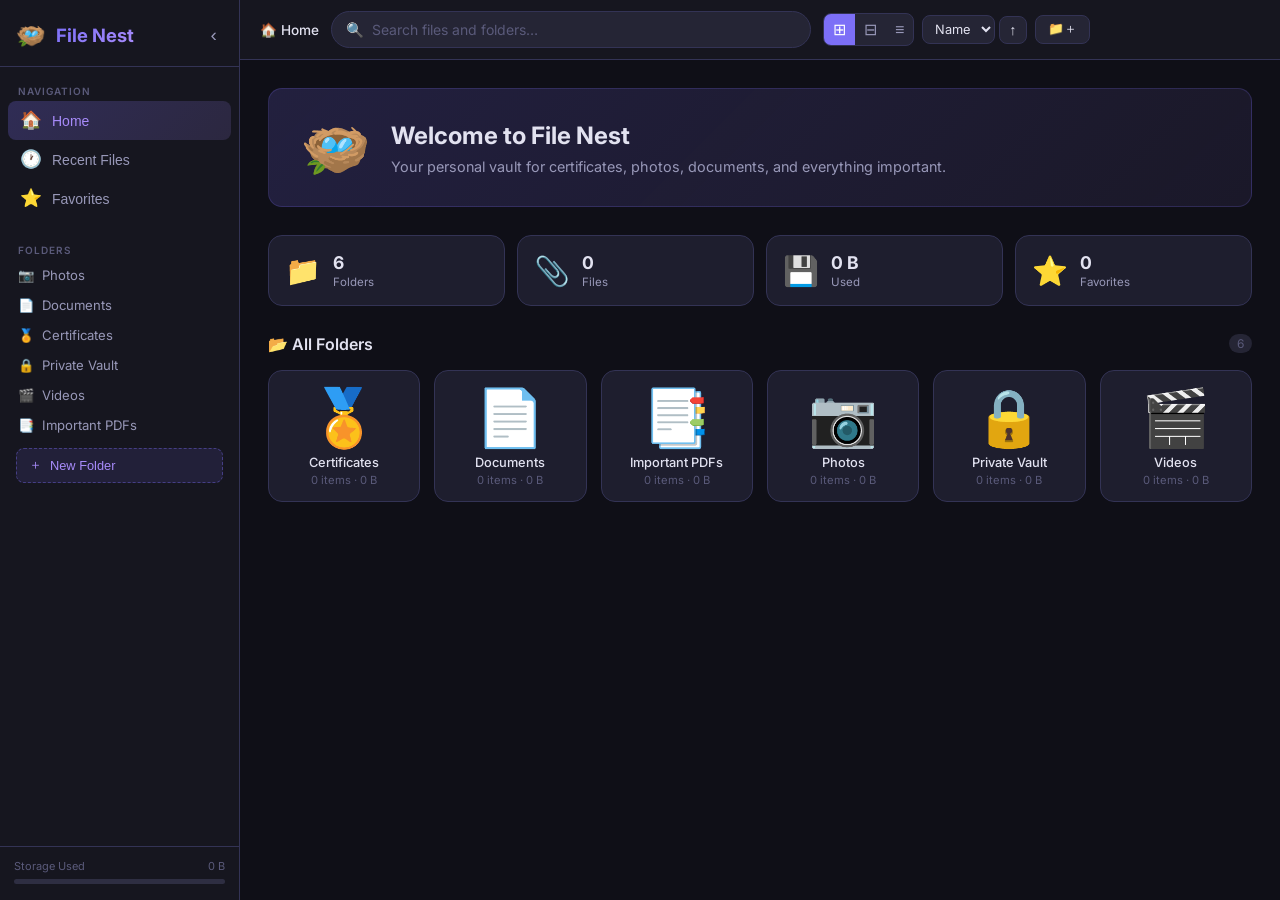
==== index.html @ 2c975f87 "Update index.html" ====
<!DOCTYPE html>
<html lang="en">

<head>
  <meta charset="UTF-8" />
  <meta name="viewport" content="width=device-width, initial-scale=1.0" />
  <title>File Nest – Personal Vault</title>
  <meta name="description"
    content="Your personal vault for certificates, photos, and important documents – all in one place." />
  <link rel="manifest" href="manifest.json" />
  <meta name="theme-color" content="#6c63ff" />
  <link rel="icon" href="icons/icon-192.png" />
  <link rel="preconnect" href="https://fonts.googleapis.com" />
  <link rel="preconnect" href="https://fonts.gstatic.com" crossorigin />
  <link href="https://fonts.googleapis.com/css2?family=Inter:wght@300;400;500;600;700&display=swap" rel="stylesheet" />
  <link rel="stylesheet" href="styles.css" />
</head>

<body>

  <!-- ════════════════════ SIDEBAR ════════════════════ -->
  <aside class="sidebar" id="sidebar">
    <div class="sidebar-header">
      <div class="logo">
        <span class="logo-icon">🪺</span>
        <span class="logo-text">File Nest</span>
      </div>
      <button class="sidebar-toggle" id="sidebarToggle" title="Collapse sidebar" onclick="toggleSidebar()">‹</button>
    </div>

    <nav class="sidebar-nav">
      <div class="nav-section-label">NAVIGATION</div>

      <button class="nav-btn active" id="navHome" onclick="navigateTo('home')">
        <span class="nav-icon">🏠</span><span class="nav-label">Home</span>
      </button>
      <button class="nav-btn" id="navRecent" onclick="navigateTo('recent')">
        <span class="nav-icon">🕐</span><span class="nav-label">Recent Files</span>
      </button>
      <button class="nav-btn" id="navFavorites" onclick="navigateTo('favorites')">
        <span class="nav-icon">⭐</span><span class="nav-label">Favorites</span>
      </button>

      <div class="nav-section-label" style="margin-top:20px">FOLDERS</div>
      <div id="sidebarFolderList"></div>

      <button class="new-folder-btn" onclick="openCreateFolderModal()">
        <span>＋</span> New Folder
      </button>
    </nav>

    <div class="sidebar-footer">
      <div class="storage-bar-label">
        <span>Storage Used</span>
        <span id="storageUsedLabel">0 KB</span>
      </div>
      <div class="storage-bar-track">
        <div class="storage-bar-fill" id="storageFill" style="width:0%"></div>
      </div>
    </div>
  </aside>

  <!-- ════════════════════ MAIN ════════════════════ -->
  <div class="main-wrapper" id="mainWrapper">

    <!-- TOP BAR -->
    <header class="topbar">
      <div class="topbar-left">
        <button class="menu-hamburger" onclick="toggleSidebar()" title="Toggle sidebar">☰</button>
        <div class="breadcrumb" id="breadcrumb">
          <span onclick="navigateTo('home')" class="bc-home">🏠 Home</span>
        </div>
      </div>

      <div class="topbar-center">
        <div class="search-box">
          <span class="search-icon">🔍</span>
          <input type="text" id="searchInput" placeholder="Search files and folders…"
            oninput="handleSearch(this.value)" />
          <button class="search-clear" id="searchClearBtn" onclick="clearSearch()" style="display:none">✕</button>
        </div>
      </div>

      <div class="topbar-right">
        <!-- View toggles -->
        <div class="view-toggles">
          <button class="view-btn active" id="viewLarge" title="Large icons" onclick="setView('large')">⊞</button>
          <button class="view-btn" id="viewMedium" title="Medium icons" onclick="setView('medium')">⊟</button>
          <button class="view-btn" id="viewSmall" title="Small icons (list)" onclick="setView('small')">≡</button>
        </div>

        <!-- Sort controls -->
        <div class="sort-controls">
          <select id="sortField" onchange="applySort()" title="Sort by">
            <option value="name">Name</option>
            <option value="date">Date</option>
            <option value="size">Size</option>
            <option value="type">Type</option>
          </select>
          <button class="sort-dir-btn" id="sortDirBtn" title="Toggle sort direction"
            onclick="toggleSortDir()">↑</button>
        </div>

        <button class="icon-btn" onclick="openCreateFolderModal()" title="New Folder">📁＋</button>
        <button class="icon-btn" id="uploadBtnTop" onclick="triggerUpload()" title="Upload File" style="display:none">⬆
          Upload</button>
      </div>
    </header>

    <!-- PAGE CONTENT -->
    <main class="content" id="content">
      <!-- Rendered by JS -->
    </main>
  </div>

  <!-- ════════════════════ MODALS ════════════════════ -->

  <!-- Create / Edit Folder Modal -->
  <div class="modal-overlay" id="folderModal">
    <div class="modal">
      <div class="modal-header">
        <h2 id="folderModalTitle">New Folder</h2>
        <button class="modal-close" onclick="closeFolderModal()">✕</button>
      </div>
      <div class="modal-body">
        <label class="form-label">Folder Name</label>
        <input class="form-input" type="text" id="folderNameInput" placeholder="e.g. Work Certificates"
          maxlength="60" />

        <label class="form-label" style="margin-top:16px">Folder Type</label>
        <div class="type-grid" id="typeGrid">
          <!-- injected by JS -->
        </div>

        <label class="form-label" style="margin-top:16px">Icon</label>
        <div class="emoji-picker" id="emojiPicker">
          <!-- injected by JS -->
        </div>
      </div>
      <div class="modal-footer">
        <button class="btn-secondary" onclick="closeFolderModal()">Cancel</button>
        <button class="btn-primary" onclick="saveFolderModal()">Save</button>
      </div>
    </div>
  </div>

  <!-- Rename Modal -->
  <div class="modal-overlay" id="renameModal">
    <div class="modal modal--sm">
      <div class="modal-header">
        <h2>Rename</h2>
        <button class="modal-close" onclick="closeRenameModal()">✕</button>
      </div>
      <div class="modal-body">
        <label class="form-label">New Name</label>
        <input class="form-input" type="text" id="renameInput" placeholder="Enter new name" maxlength="120" />
      </div>
      <div class="modal-footer">
        <button class="btn-secondary" onclick="closeRenameModal()">Cancel</button>
        <button class="btn-primary" onclick="confirmRename()">Rename</button>
      </div>
    </div>
  </div>

  <!-- Delete Confirm Modal -->
  <div class="modal-overlay" id="deleteModal">
    <div class="modal modal--sm">
      <div class="modal-header">
        <h2>Confirm Delete</h2>
        <button class="modal-close" onclick="closeDeleteModal()">✕</button>
      </div>
      <div class="modal-body">
        <p id="deleteModalMsg">Are you sure you want to delete this item?</p>
      </div>
      <div class="modal-footer">
        <button class="btn-secondary" onclick="closeDeleteModal()">Cancel</button>
        <button class="btn-danger" onclick="confirmDelete()">Delete</button>
      </div>
    </div>
  </div>

  <!-- File Viewer / Lightbox -->
  <div class="lightbox-overlay" id="lightbox">
    <div class="lightbox-container">
      <div class="lightbox-header">
        <span id="lightboxFileName" class="lb-title"></span>
        <div style="display:flex;gap:8px">
          <button class="lb-btn" onclick="downloadCurrentFile()" title="Download">⬇ Download</button>
          <button class="lb-close" onclick="closeLightbox()">✕</button>
        </div>
      </div>
      <div class="lightbox-body" id="lightboxBody"></div>
    </div>
  </div>

  <!-- Context Menu -->
  <div class="ctx-menu" id="ctxMenu">
    <div class="ctx-item" id="ctxOpen"> 📂 Open</div>
    <div class="ctx-item" id="ctxView"> 👁 View</div>
    <div class="ctx-item" id="ctxRename"> ✏️ Rename</div>
    <div class="ctx-item" id="ctxFav"> ⭐ Favorite</div>
    <div class="ctx-item" id="ctxDownload">⬇ Download</div>
    <div class="ctx-item ctx-danger" id="ctxDelete">🗑 Delete</div>
  </div>

  <!-- Toast -->
  <div class="toast-container" id="toastContainer"></div>

  <!-- Hidden file input -->
  <input type="file" id="fileInput" multiple style="display:none" onchange="handleFileUpload(event)" />

  <!-- PWA Install Banner -->
  <div class="install-banner" id="installBanner">
    <p>🪺 <strong>File Nest</strong> can be installed to your home screen for quick access.</p>
    <div class="install-banner-btns">
      <button class="btn-primary" onclick="installApp()">Install App</button>
      <button class="btn-secondary" onclick="dismissInstall()">Not Now</button>
    </div>
  </div>

  <script src="app.js"></script>
</body>

</html>
---- styles.css ----
/* ═══════════════════════════════════════════════════════════
   FILE NEST – styles.css
   Premium dark-mode personal vault UI
═══════════════════════════════════════════════════════════ */

/* ── Reset & tokens ──────────────────────────────────────── */
*,
*::before,
*::after {
  box-sizing: border-box;
  margin: 0;
  padding: 0;
}

:root {
  --bg: #0f0f17;
  --bg2: #16161f;
  --bg3: #1e1e2e;
  --surface: #252535;
  --surface2: #2e2e42;
  --border: #333355;
  --accent: #7c6ff7;
  --accent2: #a78bfa;
  --accent-glow: rgba(124, 111, 247, .35);
  --green: #34d399;
  --red: #f87171;
  --yellow: #fbbf24;
  --text: #e2e2f0;
  --text2: #9898b8;
  --text3: #5a5a7a;
  --radius: 14px;
  --radius-sm: 8px;
  --shadow: 0 8px 32px rgba(0, 0, 0, .5);
  --sidebar-w: 240px;
  --transition: .2s cubic-bezier(.4, 0, .2, 1);
}

html {
  scroll-behavior: smooth;
}

body {
  font-family: 'Inter', system-ui, sans-serif;
  background: var(--bg);
  color: var(--text);
  min-height: 100vh;
  display: flex;
  overflow: hidden;
  font-size: 14px;
}

/* ── Scrollbar ───────────────────────────────────────────── */
::-webkit-scrollbar {
  width: 6px;
  height: 6px;
}

::-webkit-scrollbar-track {
  background: transparent;
}

::-webkit-scrollbar-thumb {
  background: var(--border);
  border-radius: 99px;
}

::-webkit-scrollbar-thumb:hover {
  background: var(--accent);
}

/* ════════════════════ SIDEBAR ════════════════════ */
.sidebar {
  width: var(--sidebar-w);
  min-width: var(--sidebar-w);
  max-width: var(--sidebar-w);
  height: 100vh;
  background: var(--bg2);
  border-right: 1px solid var(--border);
  display: flex;
  flex-direction: column;
  transition: width var(--transition), min-width var(--transition);
  overflow: hidden;
  position: sticky;
  top: 0;
  z-index: 100;
}

.sidebar.collapsed {
  width: 64px;
  min-width: 64px;
  max-width: 64px;
}

.sidebar.collapsed .nav-label,
.sidebar.collapsed .logo-text,
.sidebar.collapsed .nav-section-label,
.sidebar.collapsed .new-folder-btn span:last-child,
.sidebar.collapsed .storage-bar-label span:last-child,
.sidebar.collapsed .storage-bar-track {
  display: none;
}

.sidebar.collapsed .nav-btn {
  justify-content: center;
  padding: 10px;
}

.sidebar.collapsed .new-folder-btn {
  padding: 10px;
  justify-content: center;
}

.sidebar.collapsed .sidebar-toggle {
  transform: rotate(180deg);
}

.sidebar-header {
  display: flex;
  align-items: center;
  justify-content: space-between;
  padding: 20px 16px 16px;
  border-bottom: 1px solid var(--border);
}

.logo {
  display: flex;
  align-items: center;
  gap: 10px;
}

.logo-icon {
  font-size: 1.5rem;
}

.logo-text {
  font-size: 1.15rem;
  font-weight: 700;
  background: linear-gradient(135deg, var(--accent), var(--accent2));
  -webkit-background-clip: text;
  background-clip: text;
  -webkit-text-fill-color: transparent;
  color: transparent;
  white-space: nowrap;
}

.sidebar-toggle {
  background: none;
  border: none;
  color: var(--text2);
  cursor: pointer;
  font-size: 1.2rem;
  padding: 4px 6px;
  border-radius: var(--radius-sm);
  transition: background var(--transition), transform var(--transition);
}

.sidebar-toggle:hover {
  background: var(--surface);
  color: var(--text);
}

/* Nav */
.sidebar-nav {
  flex: 1;
  overflow-y: auto;
  padding: 12px 8px;
}

.nav-section-label {
  font-size: 10px;
  font-weight: 600;
  color: var(--text3);
  letter-spacing: 1px;
  padding: 6px 10px 4px;
  white-space: nowrap;
}

.nav-btn {
  display: flex;
  align-items: center;
  gap: 10px;
  width: 100%;
  background: none;
  border: none;
  color: var(--text2);
  cursor: pointer;
  padding: 9px 12px;
  border-radius: var(--radius-sm);
  font-size: 0.875rem;
  font-weight: 500;
  text-align: left;
  transition: background var(--transition), color var(--transition);
  white-space: nowrap;
}

.nav-btn:hover {
  background: var(--surface);
  color: var(--text);
}

.nav-btn.active {
  background: linear-gradient(135deg, rgba(124, 111, 247, .25), rgba(167, 139, 250, .15));
  color: var(--accent2);
}

.nav-icon {
  font-size: 1.1rem;
  flex-shrink: 0;
}

/* Sidebar folder items */
.sidebar-folder-item {
  display: flex;
  align-items: center;
  gap: 8px;
  padding: 7px 10px;
  border-radius: var(--radius-sm);
  cursor: pointer;
  color: var(--text2);
  font-size: 0.82rem;
  transition: background var(--transition), color var(--transition);
  white-space: nowrap;
  overflow: hidden;
}

.sidebar-folder-item:hover {
  background: var(--surface);
  color: var(--text);
}

.sidebar-folder-item.active {
  color: var(--accent2);
  background: rgba(124, 111, 247, .15);
}

.new-folder-btn {
  display: flex;
  align-items: center;
  gap: 8px;
  width: calc(100% - 16px);
  margin: 8px;
  background: rgba(124, 111, 247, .12);
  border: 1px dashed rgba(124, 111, 247, .4);
  color: var(--accent2);
  cursor: pointer;
  padding: 8px 12px;
  border-radius: var(--radius-sm);
  font-size: 0.8rem;
  font-weight: 500;
  transition: background var(--transition), border-color var(--transition);
  white-space: nowrap;
}

.new-folder-btn:hover {
  background: rgba(124, 111, 247, .22);
  border-color: var(--accent);
}

/* Storage bar */
.sidebar-footer {
  padding: 12px 14px 16px;
  border-top: 1px solid var(--border);
}

.storage-bar-label {
  display: flex;
  justify-content: space-between;
  font-size: 11px;
  color: var(--text3);
  margin-bottom: 6px;
  white-space: nowrap;
}

.storage-bar-track {
  height: 5px;
  background: var(--surface2);
  border-radius: 99px;
  overflow: hidden;
}

.storage-bar-fill {
  height: 100%;
  background: linear-gradient(90deg, var(--accent), var(--accent2));
  border-radius: 99px;
  transition: width .4s ease;
}

/* ════════════════════ MAIN WRAPPER ════════════════════ */
.main-wrapper {
  flex: 1;
  display: flex;
  flex-direction: column;
  height: 100vh;
  overflow: hidden;
  transition: margin-left var(--transition);
}

/* ── Topbar ─────────────────────────────────────────────── */
.topbar {
  display: flex;
  align-items: center;
  gap: 12px;
  padding: 0 20px;
  height: 60px;
  background: var(--bg2);
  border-bottom: 1px solid var(--border);
  flex-shrink: 0;
  z-index: 90;
}

.topbar-left {
  display: flex;
  align-items: center;
  gap: 12px;
  min-width: 0;
}

.topbar-center {
  flex: 1;
  max-width: 480px;
}

.topbar-right {
  display: flex;
  align-items: center;
  gap: 8px;
  flex-shrink: 0;
}

.menu-hamburger {
  background: none;
  border: none;
  color: var(--text2);
  font-size: 1.2rem;
  cursor: pointer;
  padding: 6px;
  border-radius: var(--radius-sm);
  transition: background var(--transition);
  display: none;
}

.menu-hamburger:hover {
  background: var(--surface);
  color: var(--text);
}

.breadcrumb {
  display: flex;
  align-items: center;
  gap: 6px;
  font-size: 0.85rem;
  color: var(--text2);
  white-space: nowrap;
  overflow: hidden;
}

.breadcrumb span {
  cursor: pointer;
}

.breadcrumb span:hover {
  color: var(--accent2);
}

.bc-sep {
  color: var(--text3);
  pointer-events: none;
}

.bc-home {
  color: var(--text);
  font-weight: 500;
}

/* Search */
.search-box {
  display: flex;
  align-items: center;
  background: var(--surface);
  border: 1px solid var(--border);
  border-radius: 50px;
  padding: 0 14px;
  gap: 8px;
  transition: border-color var(--transition), box-shadow var(--transition);
}

.search-box:focus-within {
  border-color: var(--accent);
  box-shadow: 0 0 0 3px var(--accent-glow);
}

.search-icon {
  color: var(--text3);
  font-size: 0.9rem;
}

.search-box input {
  background: none;
  border: none;
  outline: none;
  color: var(--text);
  font-size: 0.875rem;
  width: 100%;
  padding: 9px 0;
  font-family: inherit;
}

.search-box input::placeholder {
  color: var(--text3);
}

.search-clear {
  background: none;
  border: none;
  color: var(--text3);
  cursor: pointer;
  font-size: 0.75rem;
  padding: 2px 4px;
  border-radius: 50%;
  transition: background var(--transition);
}

.search-clear:hover {
  background: var(--surface2);
  color: var(--text);
}

/* View toggles */
.view-toggles {
  display: flex;
  background: var(--surface);
  border: 1px solid var(--border);
  border-radius: var(--radius-sm);
  overflow: hidden;
}

.view-btn {
  background: none;
  border: none;
  color: var(--text2);
  cursor: pointer;
  padding: 6px 9px;
  font-size: 1rem;
  transition: background var(--transition), color var(--transition);
}

.view-btn:hover {
  background: var(--surface2);
  color: var(--text);
}

.view-btn.active {
  background: var(--accent);
  color: #fff;
}

/* Sort controls */
.sort-controls {
  display: flex;
  gap: 4px;
  align-items: center;
}

.sort-controls select {
  background: var(--surface);
  border: 1px solid var(--border);
  color: var(--text);
  padding: 5px 8px;
  border-radius: var(--radius-sm);
  font-size: 0.8rem;
  font-family: inherit;
  cursor: pointer;
  outline: none;
  transition: border-color var(--transition);
}

.sort-controls select:focus {
  border-color: var(--accent);
}

.sort-dir-btn {
  background: var(--surface);
  border: 1px solid var(--border);
  color: var(--text);
  padding: 5px 9px;
  border-radius: var(--radius-sm);
  cursor: pointer;
  font-size: 0.9rem;
  transition: background var(--transition), color var(--transition);
}

.sort-dir-btn:hover {
  background: var(--surface2);
}

.sort-dir-btn.desc {
  transform: rotate(180deg);
}

.icon-btn {
  background: var(--surface);
  border: 1px solid var(--border);
  color: var(--text);
  padding: 5px 12px;
  border-radius: var(--radius-sm);
  cursor: pointer;
  font-size: 0.8rem;
  font-family: inherit;
  font-weight: 500;
  transition: background var(--transition), border-color var(--transition);
  display: flex;
  align-items: center;
  gap: 5px;
  white-space: nowrap;
}

.icon-btn:hover {
  background: var(--accent);
  border-color: var(--accent);
  color: #fff;
}

/* ════════════════════ CONTENT AREA ════════════════════ */
.content {
  flex: 1;
  overflow-y: auto;
  padding: 28px 28px;
  background: var(--bg);
}

/* Hero (home page) */
.hero {
  background: linear-gradient(135deg, rgba(124, 111, 247, .18) 0%, rgba(167, 139, 250, .08) 100%);
  border: 1px solid rgba(124, 111, 247, .2);
  border-radius: var(--radius);
  padding: 32px 32px 28px;
  margin-bottom: 28px;
  display: flex;
  align-items: center;
  gap: 20px;
}

.hero-emoji {
  font-size: 3.5rem;
  line-height: 1;
}

.hero-title {
  font-size: 1.5rem;
  font-weight: 700;
  margin-bottom: 6px;
}

.hero-sub {
  color: var(--text2);
  font-size: 0.9rem;
  line-height: 1.5;
}

/* Section headers */
.section-header {
  display: flex;
  align-items: center;
  justify-content: space-between;
  margin-bottom: 16px;
  margin-top: 8px;
}

.section-title {
  font-size: 1rem;
  font-weight: 600;
  color: var(--text);
}

.section-count {
  font-size: 0.75rem;
  color: var(--text3);
  background: var(--surface);
  padding: 2px 8px;
  border-radius: 99px;
}

/* ── Grid (large / medium / small) ───────────────────────── */
.items-grid {
  display: grid;
  gap: 14px;
  animation: fadeIn .25s ease;
}

.items-grid.view-large {
  grid-template-columns: repeat(auto-fill, minmax(150px, 1fr));
}

.items-grid.view-medium {
  grid-template-columns: repeat(auto-fill, minmax(110px, 1fr));
}

.items-grid.view-small {
  grid-template-columns: 1fr;
  gap: 4px;
}

@keyframes fadeIn {
  from {
    opacity: 0;
    transform: translateY(8px);
  }

  to {
    opacity: 1;
  }
}

/* ── Folder card ─────────────────────────────────────────── */
.item-card {
  position: relative;
  background: var(--bg3);
  border: 1px solid var(--border);
  border-radius: var(--radius);
  cursor: pointer;
  transition: transform var(--transition), box-shadow var(--transition), border-color var(--transition), background var(--transition);
  user-select: none;
  overflow: hidden;
}

.item-card:hover {
  transform: translateY(-3px);
  box-shadow: 0 12px 30px rgba(0, 0, 0, .4);
  border-color: rgba(124, 111, 247, .4);
  background: var(--surface);
}

.item-card.selected {
  border-color: var(--accent);
  box-shadow: 0 0 0 2px var(--accent-glow);
}

/* Large/medium layout */
.view-large .item-card,
.view-medium .item-card {
  display: flex;
  flex-direction: column;
  align-items: center;
  text-align: center;
  padding: 18px 12px 14px;
  gap: 10px;
}

.view-medium .item-card {
  padding: 14px 8px 10px;
}

/* Small layout */
.view-small .item-card {
  display: flex;
  align-items: center;
  padding: 10px 14px;
  border-radius: var(--radius-sm);
  gap: 12px;
}

/* Card icon */
.item-icon-wrap {
  position: relative;
  flex-shrink: 0;
}

.view-large .item-icon-wrap .item-icon {
  font-size: 3.5rem;
  line-height: 1;
}

.view-medium .item-icon-wrap .item-icon {
  font-size: 2.5rem;
  line-height: 1;
}

.view-small .item-icon-wrap .item-icon {
  font-size: 1.8rem;
  line-height: 1;
}

.item-icon-wrap .item-thumbnail {
  border-radius: 8px;
  object-fit: cover;
}

.view-large .item-icon-wrap .item-thumbnail {
  width: 70px;
  height: 70px;
}

.view-medium .item-icon-wrap .item-thumbnail {
  width: 52px;
  height: 52px;
}

.view-small .item-icon-wrap .item-thumbnail {
  width: 38px;
  height: 38px;
}

/* Folder/file info */
.item-info {
  min-width: 0;
  flex: 1;
}

.view-large .item-info,
.view-medium .item-info {
  width: 100%;
}

.item-name {
  font-size: 0.8rem;
  font-weight: 500;
  color: var(--text);
  white-space: nowrap;
  overflow: hidden;
  text-overflow: ellipsis;
  max-width: 100%;
}

.item-meta {
  font-size: 0.7rem;
  color: var(--text3);
  margin-top: 3px;
  white-space: nowrap;
}

/* Type badge */
.item-type-badge {
  position: absolute;
  top: 6px;
  left: 8px;
  font-size: 9px;
  font-weight: 600;
  background: rgba(0, 0, 0, .5);
  color: var(--text2);
  padding: 1px 5px;
  border-radius: 4px;
  text-transform: uppercase;
  letter-spacing: .5px;
}

.view-small .item-type-badge {
  display: none;
}

/* Three-dot menu */
.item-menu-btn {
  display: none;
  position: absolute;
  top: 6px;
  right: 6px;
  background: rgba(0, 0, 0, .5);
  border: none;
  color: var(--text);
  border-radius: 50%;
  width: 24px;
  height: 24px;
  font-size: 0.8rem;
  cursor: pointer;
  align-items: center;
  justify-content: center;
  line-height: 1;
  transition: background var(--transition);
}

.item-card:hover .item-menu-btn {
  display: flex;
}

.item-menu-btn:hover {
  background: rgba(124, 111, 247, .7);
}

.view-small .item-menu-btn {
  position: static;
  display: flex;
  margin-left: auto;
  background: none;
}

.view-small .item-card:hover .item-menu-btn {
  background: var(--surface2);
}

/* Favorite star */
.fav-badge {
  position: absolute;
  top: 6px;
  left: 6px;
  font-size: 12px;
}

.view-small .fav-badge {
  position: static;
  margin-right: -4px;
}

/* Empty state */
.empty-state {
  display: flex;
  flex-direction: column;
  align-items: center;
  justify-content: center;
  gap: 14px;
  padding: 60px 20px;
  color: var(--text3);
  text-align: center;
}

.empty-state .empty-icon {
  font-size: 3.5rem;
  opacity: .5;
}

.empty-state .empty-title {
  font-size: 1rem;
  font-weight: 600;
  color: var(--text2);
}

.empty-state .empty-sub {
  font-size: 0.85rem;
}

.empty-state .btn-primary {
  margin-top: 8px;
}

/* Stats row */
.stats-row {
  display: grid;
  grid-template-columns: repeat(auto-fit, minmax(140px, 1fr));
  gap: 12px;
  margin-bottom: 28px;
}

.stat-card {
  background: var(--bg3);
  border: 1px solid var(--border);
  border-radius: var(--radius);
  padding: 16px;
  display: flex;
  align-items: center;
  gap: 12px;
}

.stat-icon {
  font-size: 1.8rem;
}

.stat-val {
  font-size: 1.1rem;
  font-weight: 700;
}

.stat-lbl {
  font-size: 0.72rem;
  color: var(--text2);
  margin-top: 2px;
}

/* Drag-and-drop zone */
.drop-zone {
  border: 2px dashed var(--border);
  border-radius: var(--radius);
  padding: 36px;
  text-align: center;
  color: var(--text3);
  font-size: 0.9rem;
  transition: border-color var(--transition), background var(--transition);
  margin-bottom: 24px;
  cursor: pointer;
}

.drop-zone.drag-over {
  border-color: var(--accent);
  background: rgba(124, 111, 247, .08);
  color: var(--accent2);
}

.drop-zone-icon {
  font-size: 2rem;
  margin-bottom: 8px;
}

/* ════════════════════ MODALS ════════════════════ */
.modal-overlay {
  position: fixed;
  inset: 0;
  background: rgba(0, 0, 0, .7);
  backdrop-filter: blur(4px);
  z-index: 500;
  display: flex;
  align-items: center;
  justify-content: center;
  opacity: 0;
  pointer-events: none;
  transition: opacity var(--transition);
}

.modal-overlay.open {
  opacity: 1;
  pointer-events: all;
}

.modal {
  background: var(--bg3);
  border: 1px solid var(--border);
  border-radius: var(--radius);
  width: 100%;
  max-width: 520px;
  box-shadow: var(--shadow);
  transform: scale(.95) translateY(10px);
  transition: transform .25s cubic-bezier(.34, 1.56, .64, 1), opacity .2s;
  overflow: hidden;
}

.modal-overlay.open .modal {
  transform: scale(1) translateY(0);
}

.modal--sm {
  max-width: 380px;
}

.modal-header {
  display: flex;
  align-items: center;
  justify-content: space-between;
  padding: 18px 20px;
  border-bottom: 1px solid var(--border);
}

.modal-header h2 {
  font-size: 1rem;
  font-weight: 600;
}

.modal-close {
  background: none;
  border: none;
  color: var(--text2);
  cursor: pointer;
  font-size: 0.9rem;
  padding: 4px 8px;
  border-radius: var(--radius-sm);
  transition: background var(--transition);
}

.modal-close:hover {
  background: var(--surface2);
  color: var(--text);
}

.modal-body {
  padding: 20px;
}

.modal-footer {
  display: flex;
  justify-content: flex-end;
  gap: 10px;
  padding: 14px 20px;
  border-top: 1px solid var(--border);
  background: var(--bg2);
}

/* Form elements */
.form-label {
  display: block;
  font-size: 0.78rem;
  font-weight: 600;
  color: var(--text2);
  margin-bottom: 7px;
  text-transform: uppercase;
  letter-spacing: .5px;
}

.form-input {
  width: 100%;
  background: var(--surface);
  border: 1px solid var(--border);
  border-radius: var(--radius-sm);
  color: var(--text);
  padding: 10px 12px;
  font-size: 0.9rem;
  font-family: inherit;
  outline: none;
  transition: border-color var(--transition), box-shadow var(--transition);
}

.form-input:focus {
  border-color: var(--accent);
  box-shadow: 0 0 0 3px var(--accent-glow);
}

/* Type grid */
.type-grid {
  display: grid;
  grid-template-columns: repeat(3, 1fr);
  gap: 8px;
}

.type-chip {
  display: flex;
  flex-direction: column;
  align-items: center;
  gap: 5px;
  padding: 10px 6px;
  background: var(--surface);
  border: 2px solid var(--border);
  border-radius: var(--radius-sm);
  cursor: pointer;
  font-size: 0.72rem;
  color: var(--text2);
  transition: border-color var(--transition), background var(--transition), color var(--transition);
}

.type-chip:hover {
  border-color: var(--accent2);
  color: var(--text);
}

.type-chip.selected {
  border-color: var(--accent);
  background: rgba(124, 111, 247, .2);
  color: var(--accent2);
}

.type-chip span:first-child {
  font-size: 1.4rem;
}

/* Emoji picker */
.emoji-picker {
  display: flex;
  flex-wrap: wrap;
  gap: 6px;
}

.emoji-choice {
  font-size: 1.5rem;
  padding: 6px;
  border-radius: var(--radius-sm);
  cursor: pointer;
  border: 2px solid transparent;
  transition: border-color var(--transition), background var(--transition);
}

.emoji-choice:hover {
  background: var(--surface2);
}

.emoji-choice.selected {
  border-color: var(--accent);
  background: rgba(124, 111, 247, .2);
}

/* Buttons */
.btn-primary {
  background: linear-gradient(135deg, var(--accent), #6055e0);
  border: none;
  color: #fff;
  padding: 9px 20px;
  border-radius: var(--radius-sm);
  cursor: pointer;
  font-size: 0.875rem;
  font-family: inherit;
  font-weight: 500;
  transition: opacity var(--transition), transform var(--transition);
}

.btn-primary:hover {
  opacity: .9;
  transform: translateY(-1px);
}

.btn-secondary {
  background: var(--surface);
  border: 1px solid var(--border);
  color: var(--text);
  padding: 9px 20px;
  border-radius: var(--radius-sm);
  cursor: pointer;
  font-size: 0.875rem;
  font-family: inherit;
  font-weight: 500;
  transition: background var(--transition);
}

.btn-secondary:hover {
  background: var(--surface2);
}

.btn-danger {
  background: var(--red);
  border: none;
  color: #fff;
  padding: 9px 20px;
  border-radius: var(--radius-sm);
  cursor: pointer;
  font-size: 0.875rem;
  font-family: inherit;
  font-weight: 500;
  transition: opacity var(--transition);
}

.btn-danger:hover {
  opacity: .85;
}

/* ════════════════════ LIGHTBOX ════════════════════ */
.lightbox-overlay {
  position: fixed;
  inset: 0;
  background: rgba(0, 0, 0, .92);
  backdrop-filter: blur(8px);
  z-index: 800;
  display: flex;
  align-items: center;
  justify-content: center;
  opacity: 0;
  pointer-events: none;
  transition: opacity var(--transition);
}

.lightbox-overlay.open {
  opacity: 1;
  pointer-events: all;
}

.lightbox-container {
  width: 92vw;
  max-width: 1000px;
  max-height: 92vh;
  background: var(--bg3);
  border: 1px solid var(--border);
  border-radius: var(--radius);
  display: flex;
  flex-direction: column;
  overflow: hidden;
  box-shadow: var(--shadow);
  transform: scale(.96);
  transition: transform .25s cubic-bezier(.34, 1.56, .64, 1);
}

.lightbox-overlay.open .lightbox-container {
  transform: scale(1);
}

.lightbox-header {
  display: flex;
  align-items: center;
  justify-content: space-between;
  padding: 14px 18px;
  border-bottom: 1px solid var(--border);
  background: var(--bg2);
  gap: 12px;
}

.lb-title {
  font-size: 0.9rem;
  font-weight: 500;
  overflow: hidden;
  text-overflow: ellipsis;
  white-space: nowrap;
}

.lb-btn {
  background: var(--surface);
  border: 1px solid var(--border);
  color: var(--text);
  padding: 5px 12px;
  border-radius: var(--radius-sm);
  cursor: pointer;
  font-size: 0.78rem;
  font-family: inherit;
  transition: background var(--transition);
}

.lb-btn:hover {
  background: var(--surface2);
}

.lb-close {
  background: none;
  border: none;
  color: var(--text2);
  cursor: pointer;
  font-size: 1.1rem;
  padding: 4px 8px;
  border-radius: var(--radius-sm);
  transition: background var(--transition);
}

.lb-close:hover {
  background: var(--surface2);
  color: var(--text);
}

.lightbox-body {
  flex: 1;
  overflow: auto;
  display: flex;
  align-items: center;
  justify-content: center;
  padding: 20px;
  min-height: 0;
}

.lightbox-body img {
  max-width: 100%;
  max-height: 100%;
  border-radius: 8px;
  object-fit: contain;
}

.lightbox-body video {
  max-width: 100%;
  max-height: 100%;
  border-radius: 8px;
}

.lightbox-body iframe {
  width: 100%;
  height: 70vh;
  border: none;
  border-radius: 8px;
}

.lb-generic {
  text-align: center;
  color: var(--text2);
}

.lb-generic-icon {
  font-size: 4rem;
  margin-bottom: 12px;
}

.lb-generic-name {
  font-size: 1rem;
  font-weight: 500;
  margin-bottom: 6px;
}

.lb-generic-size {
  font-size: 0.8rem;
  color: var(--text3);
}

/* ════════════════════ CONTEXT MENU ════════════════════ */
.ctx-menu {
  position: fixed;
  z-index: 900;
  background: var(--bg3);
  border: 1px solid var(--border);
  border-radius: var(--radius-sm);
  box-shadow: 0 8px 30px rgba(0, 0, 0, .6);
  min-width: 160px;
  overflow: hidden;
  opacity: 0;
  pointer-events: none;
  transform: scale(.95);
  transition: opacity .15s, transform .15s;
}

.ctx-menu.open {
  opacity: 1;
  pointer-events: all;
  transform: scale(1);
}

.ctx-item {
  padding: 9px 16px;
  font-size: 0.82rem;
  cursor: pointer;
  color: var(--text);
  transition: background var(--transition);
  display: flex;
  align-items: center;
  gap: 8px;
}

.ctx-item:hover {
  background: var(--surface);
}

.ctx-danger {
  color: var(--red);
}

.ctx-danger:hover {
  background: rgba(248, 113, 113, .12);
}

/* ════════════════════ TOAST ════════════════════ */
.toast-container {
  position: fixed;
  bottom: 24px;
  right: 24px;
  z-index: 1000;
  display: flex;
  flex-direction: column;
  gap: 8px;
}

.toast {
  background: var(--surface);
  border: 1px solid var(--border);
  border-left: 3px solid var(--accent);
  border-radius: var(--radius-sm);
  padding: 10px 16px;
  font-size: 0.85rem;
  color: var(--text);
  box-shadow: 0 4px 16px rgba(0, 0, 0, .4);
  animation: slideIn .25s ease;
  max-width: 280px;
}

.toast.success {
  border-left-color: var(--green);
}

.toast.error {
  border-left-color: var(--red);
}

.toast.warning {
  border-left-color: var(--yellow);
}

@keyframes slideIn {
  from {
    transform: translateX(30px);
    opacity: 0;
  }

  to {
    transform: translateX(0);
    opacity: 1;
  }
}

@keyframes slideOut {
  from {
    transform: translateX(0);
    opacity: 1;
  }

  to {
    transform: translateX(30px);
    opacity: 0;
  }
}

/* ════════════════════ RESPONSIVE ════════════════════ */
@media (max-width: 768px) {
  :root {
    --sidebar-w: 240px;
  }

  .sidebar {
    position: fixed;
    left: 0;
    top: 0;
    bottom: 0;
    transform: translateX(-100%);
    transition: transform var(--transition);
    z-index: 200;
  }

  .sidebar.mobile-open {
    transform: translateX(0);
  }

  .menu-hamburger {
    display: flex !important;
  }

  .topbar-center {
    max-width: none;
  }

  .view-toggles {
    display: none;
  }

  .content {
    padding: 16px;
  }

  .hero {
    flex-direction: column;
    text-align: center;
    padding: 24px;
  }

  .stats-row {
    grid-template-columns: repeat(2, 1fr);
  }
}

/* ── Upload progress ring (decorative) ───────────────────── */
.upload-progress {
  display: inline-flex;
  align-items: center;
  gap: 6px;
  font-size: 0.78rem;
  color: var(--accent2);
  padding: 4px 10px;
  background: rgba(124, 111, 247, .1);
  border-radius: 99px;
  border: 1px solid rgba(124, 111, 247, .2);
  animation: pulse 1.4s ease-in-out infinite;
}

@keyframes pulse {

  0%,
  100% {
    opacity: 1;
  }

  50% {
    opacity: .55;
  }
}

/* PWA install banner */
.install-banner {
  position: fixed;
  bottom: 0;
  left: 0;
  right: 0;
  background: linear-gradient(135deg, #2b2b40, #1e1e2e);
  border-top: 1px solid var(--border);
  display: flex;
  align-items: center;
  justify-content: space-between;
  padding: 14px 24px;
  z-index: 600;
  gap: 12px;
  transform: translateY(100%);
  transition: transform .35s ease;
}

.install-banner.show {
  transform: translateY(0);
}

.install-banner p {
  font-size: 0.85rem;
  color: var(--text2);
}

.install-banner p strong {
  color: var(--text);
}

.install-banner-btns {
  display: flex;
  gap: 8px;
}
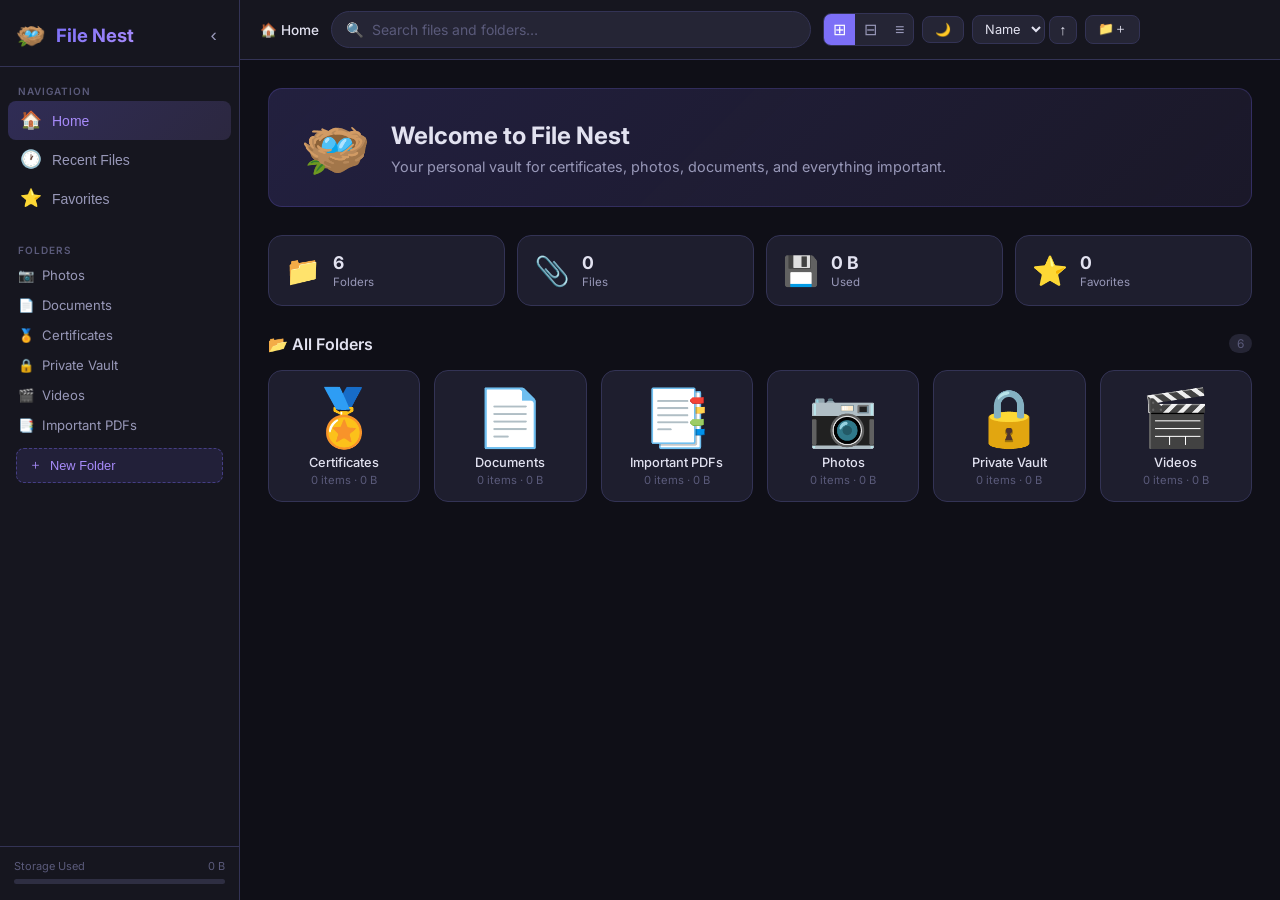
==== commit 57abcb6b: "Update index.html" ====
--- a/index.html
+++ b/index.html
@@ -89,6 +89,8 @@
           <button class="view-btn" id="viewSmall" title="Small icons (list)" onclick="setView('small')">≡</button>
         </div>
 
+        <button class="icon-btn" id="themeToggleBtn" onclick="toggleTheme()" title="Toggle Theme">🌙</button>
+
         <!-- Sort controls -->
         <div class="sort-controls">
           <select id="sortField" onchange="applySort()" title="Sort by">
@@ -185,6 +187,7 @@
       <div class="lightbox-header">
         <span id="lightboxFileName" class="lb-title"></span>
         <div style="display:flex;gap:8px">
+          <button class="lb-btn" onclick="shareCurrentFile()" title="Share">🔗 Share</button>
           <button class="lb-btn" onclick="downloadCurrentFile()" title="Download">⬇ Download</button>
           <button class="lb-close" onclick="closeLightbox()">✕</button>
         </div>
@@ -199,6 +202,7 @@
     <div class="ctx-item" id="ctxView"> 👁 View</div>
     <div class="ctx-item" id="ctxRename"> ✏️ Rename</div>
     <div class="ctx-item" id="ctxFav"> ⭐ Favorite</div>
+    <div class="ctx-item" id="ctxShare"> 🔗 Share</div>
     <div class="ctx-item" id="ctxDownload">⬇ Download</div>
     <div class="ctx-item ctx-danger" id="ctxDelete">🗑 Delete</div>
   </div>
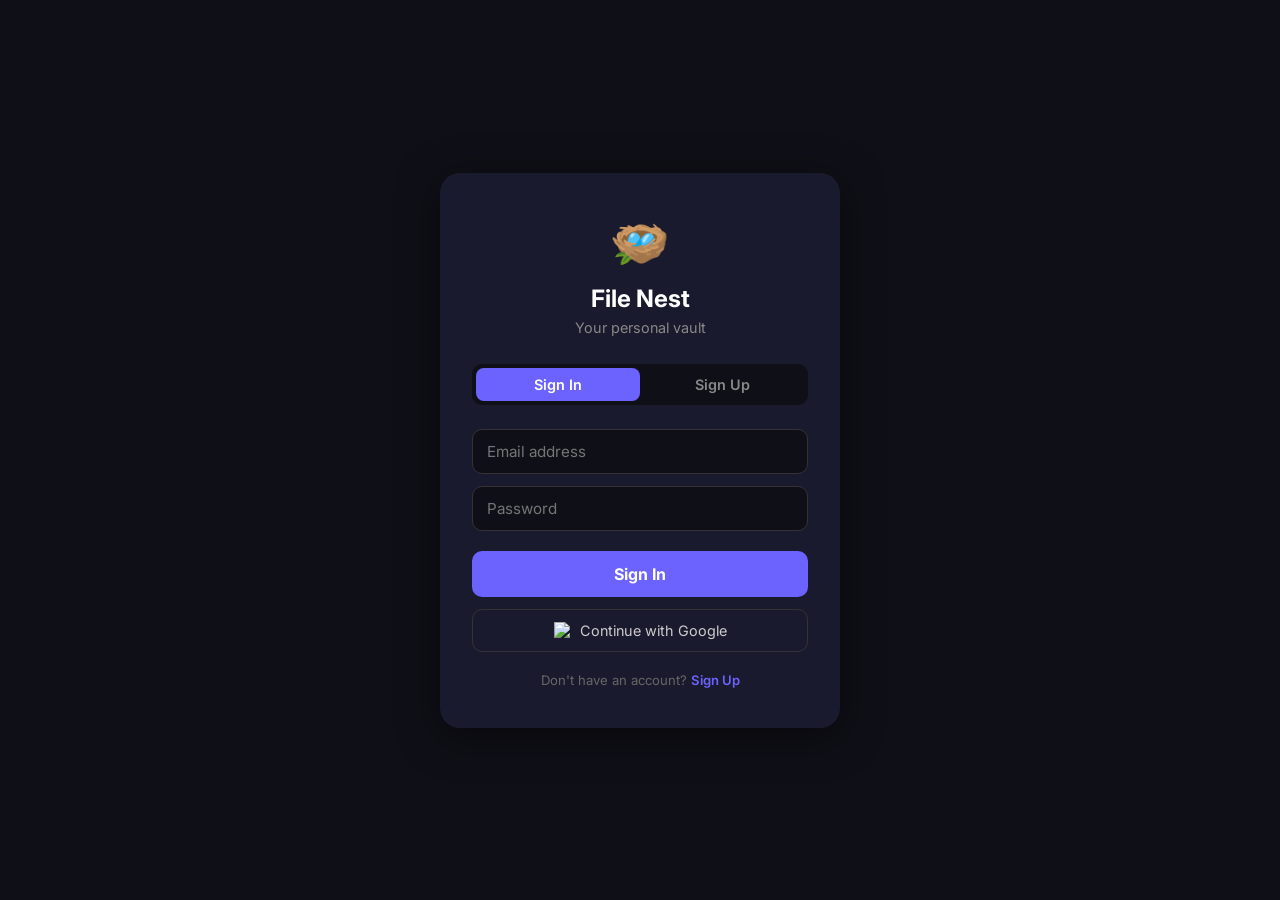
==== commit d435fdaf: "Update index.html" ====
--- a/index.html
+++ b/index.html
@@ -9,7 +9,7 @@
     content="Your personal vault for certificates, photos, and important documents – all in one place." />
   <link rel="manifest" href="manifest.json" />
   <meta name="theme-color" content="#6c63ff" />
-  <link rel="icon" href="icons/icon-192.png" />
+  <link rel="icon" href="icon-192.png" />
   <link rel="preconnect" href="https://fonts.googleapis.com" />
   <link rel="preconnect" href="https://fonts.gstatic.com" crossorigin />
   <link href="https://fonts.googleapis.com/css2?family=Inter:wght@300;400;500;600;700&display=swap" rel="stylesheet" />
@@ -18,8 +18,105 @@
 
 <body>
 
+  <!-- ════════════════════ AUTH SCREEN ════════════════════ -->
+  <div id="authScreen" style="
+    position:fixed; inset:0; z-index:9999;
+    background:#0f0f17;
+    display:flex; flex-direction:column;
+    align-items:center; justify-content:center; padding:24px;">
+
+    <div style="
+      background:#1a1a2e; border-radius:20px; padding:40px 32px;
+      max-width:400px; width:100%;
+      box-shadow:0 8px 40px rgba(0,0,0,.5); text-align:center;">
+
+      <div style="font-size:3rem; margin-bottom:12px;">🪺</div>
+      <h1 style="color:#fff; font-size:1.5rem; margin:0 0 6px">File Nest</h1>
+      <p style="color:#888; font-size:.9rem; margin:0 0 28px">Your personal vault</p>
+
+      <!-- Tabs -->
+      <div style="display:flex; background:#0f0f17; border-radius:10px; padding:4px; margin-bottom:24px;">
+        <button id="tabSignIn" onclick="switchTab('signin')" style="
+          flex:1; padding:8px; border:none; border-radius:8px; cursor:pointer;
+          background:#6c63ff; color:#fff; font-weight:600;
+          font-family:inherit; font-size:.9rem; transition:.2s;">Sign In</button>
+        <button id="tabSignUp" onclick="switchTab('signup')" style="
+          flex:1; padding:8px; border:none; border-radius:8px; cursor:pointer;
+          background:transparent; color:#888; font-weight:600;
+          font-family:inherit; font-size:.9rem; transition:.2s;">Sign Up</button>
+      </div>
+
+      <!-- Error box -->
+      <div id="authError" style="
+        display:none; background:#ff4d4d22; color:#ff6b6b;
+        border-radius:8px; padding:10px 14px;
+        margin-bottom:16px; font-size:.85rem; text-align:left;"></div>
+
+      <!-- Verify message -->
+      <div id="verifyMsg" style="
+        display:none; background:#6c63ff22; color:#a89fff;
+        border-radius:8px; padding:14px; margin-bottom:16px;
+        font-size:.88rem; line-height:1.6; text-align:left;">
+        📧 A verification email has been sent.<br>
+        Please check your inbox and click the link, then press
+        <strong>Continue</strong> below.
+      </div>
+
+      <!-- Email -->
+      <input id="authEmail" type="email" placeholder="Email address"
+        onkeydown="if(event.key==='Enter')document.getElementById('authPassword').focus()"
+        style="
+          width:100%; box-sizing:border-box; padding:12px 14px;
+          border-radius:10px; border:1px solid #333;
+          background:#0f0f17; color:#fff; font-size:.95rem;
+          font-family:inherit; margin-bottom:12px; outline:none;" />
+
+      <!-- Password -->
+      <input id="authPassword" type="password" placeholder="Password"
+        onkeydown="if(event.key==='Enter')handleAuth()"
+        style="
+          width:100%; box-sizing:border-box; padding:12px 14px;
+          border-radius:10px; border:1px solid #333;
+          background:#0f0f17; color:#fff; font-size:.95rem;
+          font-family:inherit; margin-bottom:20px; outline:none;" />
+
+      <!-- Main action button -->
+      <button id="authBtn" onclick="handleAuth()" style="
+        width:100%; padding:13px; border:none; border-radius:10px;
+        background:#6c63ff; color:#fff; font-size:1rem; font-weight:700;
+        font-family:inherit; cursor:pointer; transition:.2s;
+        margin-bottom:12px;">Sign In</button>
+
+      <!-- Continue button (shown after signup email sent) -->
+      <button id="continueBtn" onclick="checkVerification()" style="
+        display:none; width:100%; padding:13px; border:none; border-radius:10px;
+        background:#22c55e; color:#fff; font-size:1rem; font-weight:700;
+        font-family:inherit; cursor:pointer; margin-bottom:12px;">
+        ✓ Continue to App
+      </button>
+
+      <!-- Google -->
+      <button onclick="handleGoogle()" style="
+        width:100%; padding:12px; border:1px solid #333; border-radius:10px;
+        background:transparent; color:#ccc; font-size:.9rem;
+        font-family:inherit; cursor:pointer; transition:.2s;
+        display:flex; align-items:center; justify-content:center; gap:8px;">
+        <img src="https://www.gstatic.com/firebasejs/ui/2.0.0/images/auth/google.svg"
+          style="width:18px;" />
+        Continue with Google
+      </button>
+
+      <!-- Switch tab hint -->
+      <p id="authSwitch" style="color:#666; font-size:.82rem; margin-top:20px;">
+        Don't have an account?
+        <span onclick="switchTab('signup')"
+          style="color:#6c63ff; cursor:pointer; font-weight:600;">Sign Up</span>
+      </p>
+    </div>
+  </div>
+
   <!-- ════════════════════ SIDEBAR ════════════════════ -->
-  <aside class="sidebar" id="sidebar">
+  <aside class="sidebar" id="sidebar" style="display:none;">
     <div class="sidebar-header">
       <div class="logo">
         <span class="logo-icon">🪺</span>
@@ -57,11 +154,21 @@
       <div class="storage-bar-track">
         <div class="storage-bar-fill" id="storageFill" style="width:0%"></div>
       </div>
+      <div style="margin-top:12px; padding-top:10px; border-top:1px solid var(--border);">
+        <button onclick="handleSignOut()" style="
+          width:100%; padding:8px; background:transparent;
+          border:1px solid #444; border-radius:8px; color:#888;
+          font-size:.78rem; cursor:pointer; font-family:inherit;
+          transition:.2s;" onmouseover="this.style.color='#ff6b6b';this.style.borderColor='#ff6b6b'"
+          onmouseout="this.style.color='#888';this.style.borderColor='#444'">
+          🚪 Sign Out
+        </button>
+      </div>
     </div>
   </aside>
 
   <!-- ════════════════════ MAIN ════════════════════ -->
-  <div class="main-wrapper" id="mainWrapper">
+  <div class="main-wrapper" id="mainWrapper" style="display:none;">
 
     <!-- TOP BAR -->
     <header class="topbar">
@@ -82,7 +189,6 @@
       </div>
 
       <div class="topbar-right">
-        <!-- View toggles -->
         <div class="view-toggles">
           <button class="view-btn active" id="viewLarge" title="Large icons" onclick="setView('large')">⊞</button>
           <button class="view-btn" id="viewMedium" title="Medium icons" onclick="setView('medium')">⊟</button>
@@ -91,7 +197,6 @@
 
         <button class="icon-btn" id="themeToggleBtn" onclick="toggleTheme()" title="Toggle Theme">🌙</button>
 
-        <!-- Sort controls -->
         <div class="sort-controls">
           <select id="sortField" onchange="applySort()" title="Sort by">
             <option value="name">Name</option>
@@ -104,8 +209,8 @@
         </div>
 
         <button class="icon-btn" onclick="openCreateFolderModal()" title="New Folder">📁＋</button>
-        <button class="icon-btn" id="uploadBtnTop" onclick="triggerUpload()" title="Upload File" style="display:none">⬆
-          Upload</button>
+        <button class="icon-btn" id="uploadBtnTop" onclick="triggerUpload()" title="Upload File"
+          style="display:none">⬆ Upload</button>
       </div>
     </header>
 
@@ -130,14 +235,10 @@
           maxlength="60" />
 
         <label class="form-label" style="margin-top:16px">Folder Type</label>
-        <div class="type-grid" id="typeGrid">
-          <!-- injected by JS -->
-        </div>
+        <div class="type-grid" id="typeGrid"></div>
 
         <label class="form-label" style="margin-top:16px">Icon</label>
-        <div class="emoji-picker" id="emojiPicker">
-          <!-- injected by JS -->
-        </div>
+        <div class="emoji-picker" id="emojiPicker"></div>
       </div>
       <div class="modal-footer">
         <button class="btn-secondary" onclick="closeFolderModal()">Cancel</button>
@@ -197,15 +298,7 @@
   </div>
 
   <!-- Context Menu -->
-  <div class="ctx-menu" id="ctxMenu">
-    <div class="ctx-item" id="ctxOpen"> 📂 Open</div>
-    <div class="ctx-item" id="ctxView"> 👁 View</div>
-    <div class="ctx-item" id="ctxRename"> ✏️ Rename</div>
-    <div class="ctx-item" id="ctxFav"> ⭐ Favorite</div>
-    <div class="ctx-item" id="ctxShare"> 🔗 Share</div>
-    <div class="ctx-item" id="ctxDownload">⬇ Download</div>
-    <div class="ctx-item ctx-danger" id="ctxDelete">🗑 Delete</div>
-  </div>
+  <div class="ctx-menu" id="ctxMenu"></div>
 
   <!-- Toast -->
   <div class="toast-container" id="toastContainer"></div>
@@ -222,7 +315,8 @@
     </div>
   </div>
 
-  <script src="app.js"></script>
+  <script type="module" src="auth.js"></script>
+  <script src="app.js" defer></script>
 </body>
 
 </html>
--- a/styles.css
+++ b/styles.css
@@ -35,6 +35,31 @@
   --transition: .2s cubic-bezier(.4, 0, .2, 1);
 }
 
+.light-theme {
+  --bg: #f8fafc;
+  --bg2: #ffffff;
+  --bg3: #f1f5f9;
+  --surface: #e2e8f0;
+  --surface2: #cbd5e1;
+  --border: #cbd5e1;
+  --text: #0f172a;
+  --text2: #475569;
+  --text3: #64748b;
+  --accent: #6c63ff;
+  --accent2: #8b5cf6;
+  --accent-glow: rgba(108, 99, 255, 0.35);
+  --shadow: 0 8px 32px rgba(0, 0, 0, .08);
+}
+
+.light-theme .hero {
+  background: linear-gradient(135deg, rgba(108, 99, 255, 0.1) 0%, rgba(139, 92, 246, 0.05) 100%);
+}
+
+.light-theme .nav-btn.active,
+.light-theme .sidebar-folder-item.active {
+  background: rgba(108, 99, 255, 0.1);
+}
+
 html {
   scroll-behavior: smooth;
 }
@@ -486,7 +511,7 @@
   border-radius: var(--radius-sm);
   cursor: pointer;
   font-size: 0.9rem;
-  transition: background var(--transition), color var(--transition);
+  transition: background var(--transition), color var(--transition), transform var(--transition);
 }
 
 .sort-dir-btn:hover {
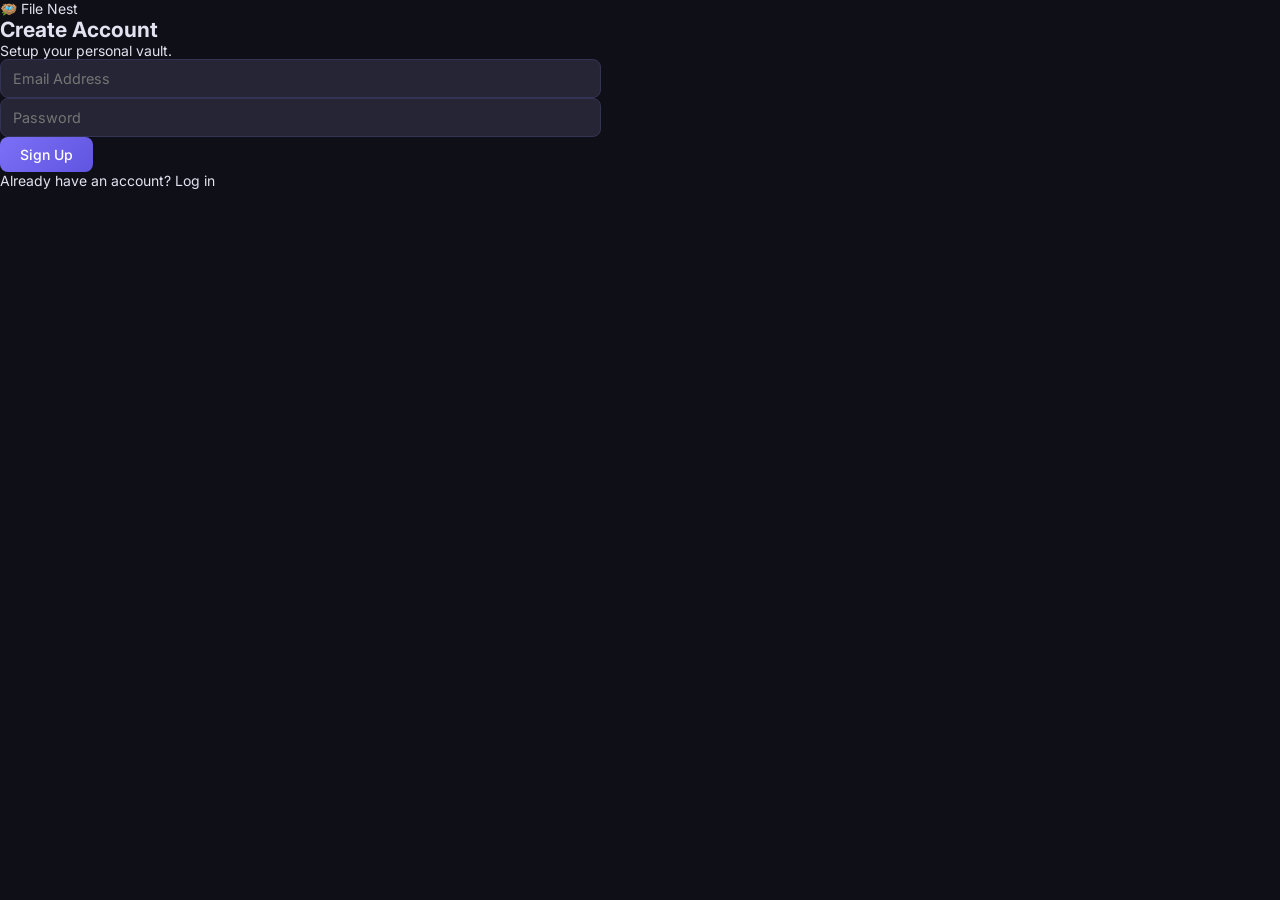
==== commit a4669638: "Update index.html" ====
--- a/index.html
+++ b/index.html
@@ -9,7 +9,7 @@
     content="Your personal vault for certificates, photos, and important documents – all in one place." />
   <link rel="manifest" href="manifest.json" />
   <meta name="theme-color" content="#6c63ff" />
-  <link rel="icon" href="icon-192.png" />
+  <link rel="icon" href="icons/icon-192.png" />
   <link rel="preconnect" href="https://fonts.googleapis.com" />
   <link rel="preconnect" href="https://fonts.gstatic.com" crossorigin />
   <link href="https://fonts.googleapis.com/css2?family=Inter:wght@300;400;500;600;700&display=swap" rel="stylesheet" />
@@ -19,104 +19,54 @@
 <body>
 
   <!-- ════════════════════ AUTH SCREEN ════════════════════ -->
-  <div id="authScreen" style="
-    position:fixed; inset:0; z-index:9999;
-    background:#0f0f17;
-    display:flex; flex-direction:column;
-    align-items:center; justify-content:center; padding:24px;">
-
-    <div style="
-      background:#1a1a2e; border-radius:20px; padding:40px 32px;
-      max-width:400px; width:100%;
-      box-shadow:0 8px 40px rgba(0,0,0,.5); text-align:center;">
-
-      <div style="font-size:3rem; margin-bottom:12px;">🪺</div>
-      <h1 style="color:#fff; font-size:1.5rem; margin:0 0 6px">File Nest</h1>
-      <p style="color:#888; font-size:.9rem; margin:0 0 28px">Your personal vault</p>
-
-      <!-- Tabs -->
-      <div style="display:flex; background:#0f0f17; border-radius:10px; padding:4px; margin-bottom:24px;">
-        <button id="tabSignIn" onclick="switchTab('signin')" style="
-          flex:1; padding:8px; border:none; border-radius:8px; cursor:pointer;
-          background:#6c63ff; color:#fff; font-weight:600;
-          font-family:inherit; font-size:.9rem; transition:.2s;">Sign In</button>
-        <button id="tabSignUp" onclick="switchTab('signup')" style="
-          flex:1; padding:8px; border:none; border-radius:8px; cursor:pointer;
-          background:transparent; color:#888; font-weight:600;
-          font-family:inherit; font-size:.9rem; transition:.2s;">Sign Up</button>
-      </div>
-
-      <!-- Error box -->
-      <div id="authError" style="
-        display:none; background:#ff4d4d22; color:#ff6b6b;
-        border-radius:8px; padding:10px 14px;
-        margin-bottom:16px; font-size:.85rem; text-align:left;"></div>
-
-      <!-- Verify message -->
-      <div id="verifyMsg" style="
-        display:none; background:#6c63ff22; color:#a89fff;
-        border-radius:8px; padding:14px; margin-bottom:16px;
-        font-size:.88rem; line-height:1.6; text-align:left;">
-        📧 A verification email has been sent.<br>
-        Please check your inbox and click the link, then press
-        <strong>Continue</strong> below.
-      </div>
-
-      <!-- Email -->
-      <input id="authEmail" type="email" placeholder="Email address"
-        onkeydown="if(event.key==='Enter')document.getElementById('authPassword').focus()"
-        style="
-          width:100%; box-sizing:border-box; padding:12px 14px;
-          border-radius:10px; border:1px solid #333;
-          background:#0f0f17; color:#fff; font-size:.95rem;
-          font-family:inherit; margin-bottom:12px; outline:none;" />
-
-      <!-- Password -->
-      <input id="authPassword" type="password" placeholder="Password"
-        onkeydown="if(event.key==='Enter')handleAuth()"
-        style="
-          width:100%; box-sizing:border-box; padding:12px 14px;
-          border-radius:10px; border:1px solid #333;
-          background:#0f0f17; color:#fff; font-size:.95rem;
-          font-family:inherit; margin-bottom:20px; outline:none;" />
-
-      <!-- Main action button -->
-      <button id="authBtn" onclick="handleAuth()" style="
-        width:100%; padding:13px; border:none; border-radius:10px;
-        background:#6c63ff; color:#fff; font-size:1rem; font-weight:700;
-        font-family:inherit; cursor:pointer; transition:.2s;
-        margin-bottom:12px;">Sign In</button>
-
-      <!-- Continue button (shown after signup email sent) -->
-      <button id="continueBtn" onclick="checkVerification()" style="
-        display:none; width:100%; padding:13px; border:none; border-radius:10px;
-        background:#22c55e; color:#fff; font-size:1rem; font-weight:700;
-        font-family:inherit; cursor:pointer; margin-bottom:12px;">
-        ✓ Continue to App
-      </button>
-
-      <!-- Google -->
-      <button onclick="handleGoogle()" style="
-        width:100%; padding:12px; border:1px solid #333; border-radius:10px;
-        background:transparent; color:#ccc; font-size:.9rem;
-        font-family:inherit; cursor:pointer; transition:.2s;
-        display:flex; align-items:center; justify-content:center; gap:8px;">
-        <img src="https://www.gstatic.com/firebasejs/ui/2.0.0/images/auth/google.svg"
-          style="width:18px;" />
-        Continue with Google
-      </button>
-
-      <!-- Switch tab hint -->
-      <p id="authSwitch" style="color:#666; font-size:.82rem; margin-top:20px;">
-        Don't have an account?
-        <span onclick="switchTab('signup')"
-          style="color:#6c63ff; cursor:pointer; font-weight:600;">Sign Up</span>
-      </p>
-    </div>
-  </div>
+  <div class="auth-overlay" id="authOverlay">
+    <div class="auth-box">
+      <div class="auth-logo">
+        <span class="auth-logo-icon">🪺</span>
+        <span class="auth-logo-text">File Nest</span>
+      </div>
+      
+      <!-- Login View -->
+      <div id="authLoginView">
+        <h2 class="auth-title">Welcome Back</h2>
+        <p class="auth-sub">Enter your credentials to access your vault.</p>
+        <form class="auth-form" onsubmit="event.preventDefault(); handleLogin();">
+          <input type="email" id="loginEmail" class="form-input" placeholder="Email Address" required />
+          <input type="password" id="loginPassword" class="form-input" placeholder="Password" required />
+          <button type="submit" class="btn-primary auth-submit">Log In</button>
+        </form>
+        <p class="auth-switch">Don't have an account? <span onclick="switchAuthView('signup')">Sign up</span></p>
+      </div>
+
+      <!-- Signup View -->
+      <div id="authSignupView" style="display:none;">
+        <h2 class="auth-title">Create Account</h2>
+        <p class="auth-sub">Setup your personal vault.</p>
+        <form class="auth-form" onsubmit="event.preventDefault(); handleSignUp();">
+          <input type="email" id="signupEmail" class="form-input" placeholder="Email Address" required />
+          <input type="password" id="signupPassword" class="form-input" placeholder="Password" required />
+          <button type="submit" class="btn-primary auth-submit">Sign Up</button>
+        </form>
+        <p class="auth-switch">Already have an account? <span onclick="switchAuthView('login')">Log in</span></p>
+      </div>
+
+      <!-- Verify View -->
+      <div id="authVerifyView" style="display:none;">
+        <h2 class="auth-title">Verify Email</h2>
+        <p class="auth-sub">Enter the 6-digit code sent to your email.</p>
+        <form class="auth-form" onsubmit="event.preventDefault(); verifyEmail();">
+          <input type="text" id="verifyCode" class="form-input" placeholder="123456" maxlength="6" required style="text-align:center; letter-spacing:4px; font-size:1.2rem;" />
+          <button type="submit" class="btn-primary auth-submit">Verify</button>
+        </form>
+      </div>
+    </div>
+  </div>
+
+  <!-- ════════════════════ MAIN APP ════════════════════ -->
+  <div id="appContent" style="display:none; width:100%; height:100vh;">
 
   <!-- ════════════════════ SIDEBAR ════════════════════ -->
-  <aside class="sidebar" id="sidebar" style="display:none;">
+  <aside class="sidebar" id="sidebar">
     <div class="sidebar-header">
       <div class="logo">
         <span class="logo-icon">🪺</span>
@@ -154,21 +104,14 @@
       <div class="storage-bar-track">
         <div class="storage-bar-fill" id="storageFill" style="width:0%"></div>
       </div>
-      <div style="margin-top:12px; padding-top:10px; border-top:1px solid var(--border);">
-        <button onclick="handleSignOut()" style="
-          width:100%; padding:8px; background:transparent;
-          border:1px solid #444; border-radius:8px; color:#888;
-          font-size:.78rem; cursor:pointer; font-family:inherit;
-          transition:.2s;" onmouseover="this.style.color='#ff6b6b';this.style.borderColor='#ff6b6b'"
-          onmouseout="this.style.color='#888';this.style.borderColor='#444'">
-          🚪 Sign Out
-        </button>
-      </div>
+      <button class="nav-btn" style="margin-top:16px; justify-content:center; color:var(--red);" onclick="logout()">
+        <span class="nav-icon">🚪</span><span class="nav-label">Logout</span>
+      </button>
     </div>
   </aside>
 
   <!-- ════════════════════ MAIN ════════════════════ -->
-  <div class="main-wrapper" id="mainWrapper" style="display:none;">
+  <div class="main-wrapper" id="mainWrapper">
 
     <!-- TOP BAR -->
     <header class="topbar">
@@ -189,6 +132,7 @@
       </div>
 
       <div class="topbar-right">
+        <!-- View toggles -->
         <div class="view-toggles">
           <button class="view-btn active" id="viewLarge" title="Large icons" onclick="setView('large')">⊞</button>
           <button class="view-btn" id="viewMedium" title="Medium icons" onclick="setView('medium')">⊟</button>
@@ -197,6 +141,7 @@
 
         <button class="icon-btn" id="themeToggleBtn" onclick="toggleTheme()" title="Toggle Theme">🌙</button>
 
+        <!-- Sort controls -->
         <div class="sort-controls">
           <select id="sortField" onchange="applySort()" title="Sort by">
             <option value="name">Name</option>
@@ -209,8 +154,8 @@
         </div>
 
         <button class="icon-btn" onclick="openCreateFolderModal()" title="New Folder">📁＋</button>
-        <button class="icon-btn" id="uploadBtnTop" onclick="triggerUpload()" title="Upload File"
-          style="display:none">⬆ Upload</button>
+        <button class="icon-btn" id="uploadBtnTop" onclick="triggerUpload()" title="Upload File" style="display:none">⬆
+          Upload</button>
       </div>
     </header>
 
@@ -235,10 +180,14 @@
           maxlength="60" />
 
         <label class="form-label" style="margin-top:16px">Folder Type</label>
-        <div class="type-grid" id="typeGrid"></div>
+        <div class="type-grid" id="typeGrid">
+          <!-- injected by JS -->
+        </div>
 
         <label class="form-label" style="margin-top:16px">Icon</label>
-        <div class="emoji-picker" id="emojiPicker"></div>
+        <div class="emoji-picker" id="emojiPicker">
+          <!-- injected by JS -->
+        </div>
       </div>
       <div class="modal-footer">
         <button class="btn-secondary" onclick="closeFolderModal()">Cancel</button>
@@ -298,7 +247,15 @@
   </div>
 
   <!-- Context Menu -->
-  <div class="ctx-menu" id="ctxMenu"></div>
+  <div class="ctx-menu" id="ctxMenu">
+    <div class="ctx-item" id="ctxOpen"> 📂 Open</div>
+    <div class="ctx-item" id="ctxView"> 👁 View</div>
+    <div class="ctx-item" id="ctxRename"> ✏️ Rename</div>
+    <div class="ctx-item" id="ctxFav"> ⭐ Favorite</div>
+    <div class="ctx-item" id="ctxShare"> 🔗 Share</div>
+    <div class="ctx-item" id="ctxDownload">⬇ Download</div>
+    <div class="ctx-item ctx-danger" id="ctxDelete">🗑 Delete</div>
+  </div>
 
   <!-- Toast -->
   <div class="toast-container" id="toastContainer"></div>
@@ -315,8 +272,9 @@
     </div>
   </div>
 
-  <script type="module" src="auth.js"></script>
-  <script src="app.js" defer></script>
+  </div> <!-- End App Content -->
+
+  <script src="app.js"></script>
 </body>
 
 </html>
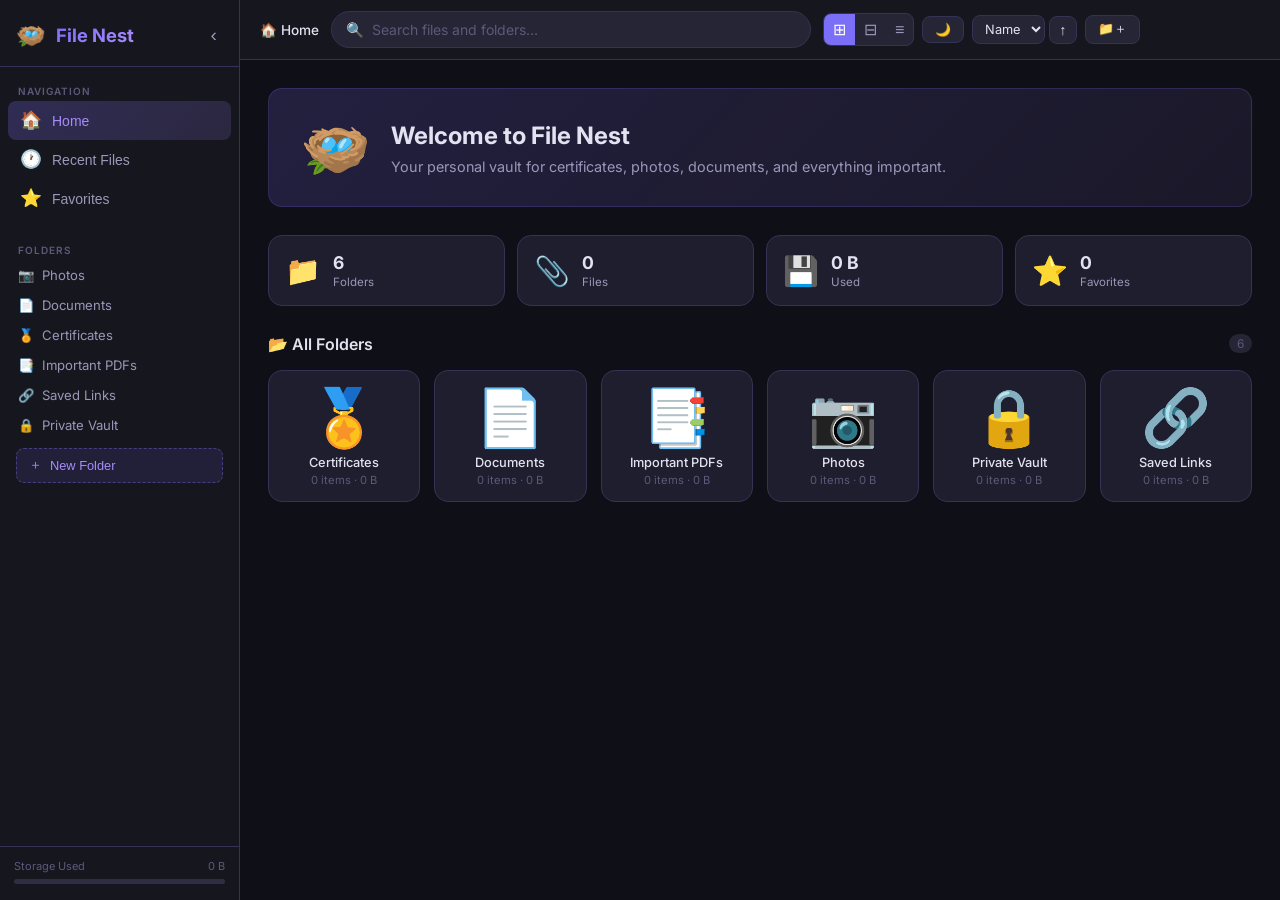
==== commit c6f278cf: "Update index.html" ====
--- a/index.html
+++ b/index.html
@@ -18,53 +18,6 @@
 
 <body>
 
-  <!-- ════════════════════ AUTH SCREEN ════════════════════ -->
-  <div class="auth-overlay" id="authOverlay">
-    <div class="auth-box">
-      <div class="auth-logo">
-        <span class="auth-logo-icon">🪺</span>
-        <span class="auth-logo-text">File Nest</span>
-      </div>
-      
-      <!-- Login View -->
-      <div id="authLoginView">
-        <h2 class="auth-title">Welcome Back</h2>
-        <p class="auth-sub">Enter your credentials to access your vault.</p>
-        <form class="auth-form" onsubmit="event.preventDefault(); handleLogin();">
-          <input type="email" id="loginEmail" class="form-input" placeholder="Email Address" required />
-          <input type="password" id="loginPassword" class="form-input" placeholder="Password" required />
-          <button type="submit" class="btn-primary auth-submit">Log In</button>
-        </form>
-        <p class="auth-switch">Don't have an account? <span onclick="switchAuthView('signup')">Sign up</span></p>
-      </div>
-
-      <!-- Signup View -->
-      <div id="authSignupView" style="display:none;">
-        <h2 class="auth-title">Create Account</h2>
-        <p class="auth-sub">Setup your personal vault.</p>
-        <form class="auth-form" onsubmit="event.preventDefault(); handleSignUp();">
-          <input type="email" id="signupEmail" class="form-input" placeholder="Email Address" required />
-          <input type="password" id="signupPassword" class="form-input" placeholder="Password" required />
-          <button type="submit" class="btn-primary auth-submit">Sign Up</button>
-        </form>
-        <p class="auth-switch">Already have an account? <span onclick="switchAuthView('login')">Log in</span></p>
-      </div>
-
-      <!-- Verify View -->
-      <div id="authVerifyView" style="display:none;">
-        <h2 class="auth-title">Verify Email</h2>
-        <p class="auth-sub">Enter the 6-digit code sent to your email.</p>
-        <form class="auth-form" onsubmit="event.preventDefault(); verifyEmail();">
-          <input type="text" id="verifyCode" class="form-input" placeholder="123456" maxlength="6" required style="text-align:center; letter-spacing:4px; font-size:1.2rem;" />
-          <button type="submit" class="btn-primary auth-submit">Verify</button>
-        </form>
-      </div>
-    </div>
-  </div>
-
-  <!-- ════════════════════ MAIN APP ════════════════════ -->
-  <div id="appContent" style="display:none; width:100%; height:100vh;">
-
   <!-- ════════════════════ SIDEBAR ════════════════════ -->
   <aside class="sidebar" id="sidebar">
     <div class="sidebar-header">
@@ -104,9 +57,6 @@
       <div class="storage-bar-track">
         <div class="storage-bar-fill" id="storageFill" style="width:0%"></div>
       </div>
-      <button class="nav-btn" style="margin-top:16px; justify-content:center; color:var(--red);" onclick="logout()">
-        <span class="nav-icon">🚪</span><span class="nav-label">Logout</span>
-      </button>
     </div>
   </aside>
 
@@ -154,8 +104,8 @@
         </div>
 
         <button class="icon-btn" onclick="openCreateFolderModal()" title="New Folder">📁＋</button>
-        <button class="icon-btn" id="uploadBtnTop" onclick="triggerUpload()" title="Upload File" style="display:none">⬆
-          Upload</button>
+        <button class="icon-btn" id="uploadBtnTop" onclick="triggerUpload()" title="Upload File" style="display:none">⬆ Upload</button>
+        <button class="icon-btn" id="addLinkBtnTop" onclick="openAddLinkModal()" title="Add Link" style="display:none">🔗 Add Link</button>
       </div>
     </header>
 
@@ -163,6 +113,11 @@
     <main class="content" id="content">
       <!-- Rendered by JS -->
     </main>
+
+    <!-- Mobile FAB -->
+    <button class="mobile-fab" id="mobileFab" onclick="handleMobileFabClick()" style="display:none" title="Add">
+      <span class="fab-icon">＋</span>
+    </button>
   </div>
 
   <!-- ════════════════════ MODALS ════════════════════ -->
@@ -196,6 +151,26 @@
     </div>
   </div>
 
+  <!-- Add Link Modal -->
+  <div class="modal-overlay" id="linkModal">
+    <div class="modal modal--sm">
+      <div class="modal-header">
+        <h2>Add Link</h2>
+        <button class="modal-close" onclick="closeLinkModal()">✕</button>
+      </div>
+      <div class="modal-body">
+        <label class="form-label">URL</label>
+        <input class="form-input" type="url" id="linkUrlInput" placeholder="https://example.com" />
+        <label class="form-label" style="margin-top:16px">Link Title (Optional)</label>
+        <input class="form-input" type="text" id="linkTitleInput" placeholder="e.g. My Website" maxlength="120" />
+      </div>
+      <div class="modal-footer">
+        <button class="btn-secondary" onclick="closeLinkModal()">Cancel</button>
+        <button class="btn-primary" onclick="saveLinkModal()">Save Link</button>
+      </div>
+    </div>
+  </div>
+
   <!-- Rename Modal -->
   <div class="modal-overlay" id="renameModal">
     <div class="modal modal--sm">
@@ -227,6 +202,46 @@
       <div class="modal-footer">
         <button class="btn-secondary" onclick="closeDeleteModal()">Cancel</button>
         <button class="btn-danger" onclick="confirmDelete()">Delete</button>
+      </div>
+    </div>
+  </div>
+
+  <!-- Setup PIN Modal -->
+  <div class="modal-overlay" id="setupPinModal">
+    <div class="modal modal--sm">
+      <div class="modal-header">
+        <h2>Setup Vault PIN</h2>
+        <button class="modal-close" onclick="closeSetupPinModal()">✕</button>
+      </div>
+      <div class="modal-body">
+        <p style="font-size:0.9rem; color:var(--text2); margin-bottom:16px;">This Private Vault is unprotected. Set a PIN to secure it.</p>
+        <label class="form-label">Create PIN</label>
+        <input class="form-input" type="password" id="newPinInput" placeholder="Enter a secure PIN" />
+        <label class="form-label" style="margin-top:16px">Confirm PIN</label>
+        <input class="form-input" type="password" id="confirmPinInput" placeholder="Confirm your PIN" />
+      </div>
+      <div class="modal-footer">
+        <button class="btn-secondary" onclick="closeSetupPinModal()">Cancel</button>
+        <button class="btn-primary" onclick="saveNewPin()">Set PIN & Unlock</button>
+      </div>
+    </div>
+  </div>
+
+  <!-- Auth/Unlock Vault Modal -->
+  <div class="modal-overlay" id="authPinModal">
+    <div class="modal modal--sm">
+      <div class="modal-header">
+        <h2>Unlock Vault</h2>
+        <button class="modal-close" onclick="closeAuthPinModal()">✕</button>
+      </div>
+      <div class="modal-body">
+        <p style="font-size:0.9rem; color:var(--text2); margin-bottom:16px;">Enter your PIN to view private folders.</p>
+        <label class="form-label">PIN</label>
+        <input class="form-input" type="password" id="authPinInput" placeholder="Enter PIN" />
+      </div>
+      <div class="modal-footer">
+        <button class="btn-secondary" onclick="closeAuthPinModal()">Cancel</button>
+        <button class="btn-primary" onclick="unlockVault()">Unlock</button>
       </div>
     </div>
   </div>
@@ -249,7 +264,6 @@
   <!-- Context Menu -->
   <div class="ctx-menu" id="ctxMenu">
     <div class="ctx-item" id="ctxOpen"> 📂 Open</div>
-    <div class="ctx-item" id="ctxView"> 👁 View</div>
     <div class="ctx-item" id="ctxRename"> ✏️ Rename</div>
     <div class="ctx-item" id="ctxFav"> ⭐ Favorite</div>
     <div class="ctx-item" id="ctxShare"> 🔗 Share</div>
@@ -272,8 +286,6 @@
     </div>
   </div>
 
-  </div> <!-- End App Content -->
-
   <script src="app.js"></script>
 </body>
 
--- a/styles.css
+++ b/styles.css
@@ -824,6 +824,100 @@
   margin-right: -4px;
 }
 
+/* ════════════════════ AUTH OVERLAY ════════════════════ */
+.auth-overlay {
+  position: fixed;
+  inset: 0;
+  background: var(--bg);
+  z-index: 9999;
+  display: flex;
+  align-items: center;
+  justify-content: center;
+  padding: 20px;
+}
+
+.auth-box {
+  width: 100%;
+  max-width: 400px;
+  background: var(--bg2);
+  border: 1px solid var(--border);
+  border-radius: var(--radius);
+  padding: 40px 32px;
+  box-shadow: var(--shadow);
+  text-align: center;
+  animation: fadeIn 0.4s ease;
+}
+
+.auth-logo {
+  display: flex;
+  flex-direction: column;
+  align-items: center;
+  gap: 12px;
+  margin-bottom: 32px;
+}
+
+.auth-logo-icon {
+  font-size: 3.5rem;
+  line-height: 1;
+}
+
+.auth-logo-text {
+  font-size: 1.5rem;
+  font-weight: 700;
+  background: linear-gradient(135deg, var(--accent), var(--accent2));
+  -webkit-background-clip: text;
+  background-clip: text;
+  -webkit-text-fill-color: transparent;
+  color: transparent;
+}
+
+.auth-title {
+  font-size: 1.25rem;
+  font-weight: 600;
+  color: var(--text);
+  margin-bottom: 6px;
+}
+
+.auth-sub {
+  font-size: 0.9rem;
+  color: var(--text2);
+  margin-bottom: 24px;
+  line-height: 1.5;
+}
+
+.auth-form {
+  display: flex;
+  flex-direction: column;
+  gap: 16px;
+}
+
+.auth-form .form-input {
+  width: 100%;
+}
+
+.auth-submit {
+  margin-top: 8px;
+  padding: 12px;
+  font-size: 1rem;
+}
+
+.auth-switch {
+  margin-top: 24px;
+  font-size: 0.85rem;
+  color: var(--text2);
+}
+
+.auth-switch span {
+  color: var(--accent);
+  font-weight: 500;
+  cursor: pointer;
+  transition: color var(--transition);
+}
+
+.auth-switch span:hover {
+  color: var(--accent2);
+}
+
 /* Empty state */
 .empty-state {
   display: flex;
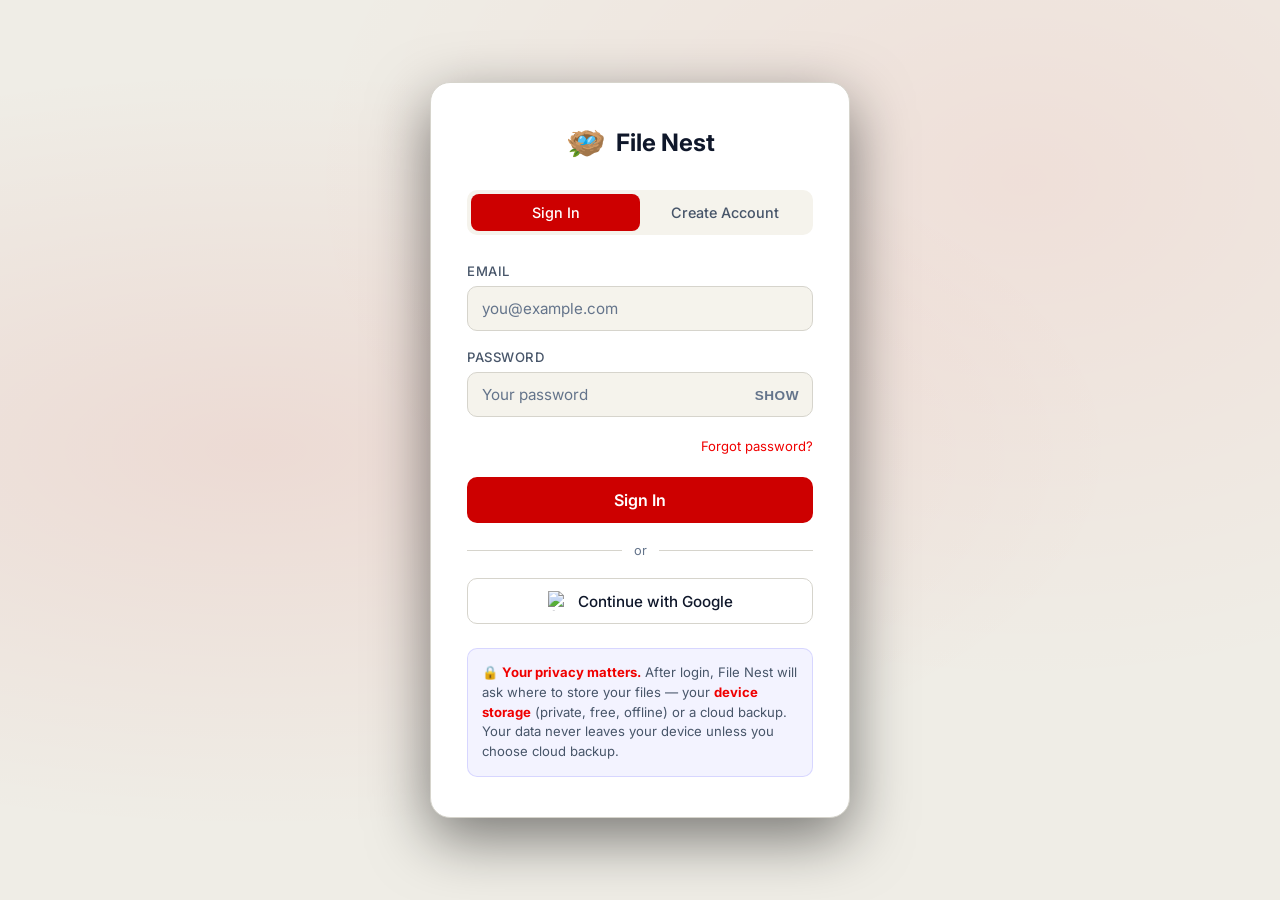
==== commit 14bdad09: "Add files via upload" ====
--- a/index.html
+++ b/index.html
@@ -1,292 +1,313 @@
-<!DOCTYPE html>
-<html lang="en">
-
-<head>
-  <meta charset="UTF-8" />
-  <meta name="viewport" content="width=device-width, initial-scale=1.0" />
-  <title>File Nest – Personal Vault</title>
-  <meta name="description"
-    content="Your personal vault for certificates, photos, and important documents – all in one place." />
-  <link rel="manifest" href="manifest.json" />
-  <meta name="theme-color" content="#6c63ff" />
-  <link rel="icon" href="icons/icon-192.png" />
-  <link rel="preconnect" href="https://fonts.googleapis.com" />
-  <link rel="preconnect" href="https://fonts.gstatic.com" crossorigin />
-  <link href="https://fonts.googleapis.com/css2?family=Inter:wght@300;400;500;600;700&display=swap" rel="stylesheet" />
-  <link rel="stylesheet" href="styles.css" />
-</head>
-
-<body>
-
-  <!-- ════════════════════ SIDEBAR ════════════════════ -->
-  <aside class="sidebar" id="sidebar">
-    <div class="sidebar-header">
-      <div class="logo">
-        <span class="logo-icon">🪺</span>
-        <span class="logo-text">File Nest</span>
-      </div>
-      <button class="sidebar-toggle" id="sidebarToggle" title="Collapse sidebar" onclick="toggleSidebar()">‹</button>
-    </div>
-
-    <nav class="sidebar-nav">
-      <div class="nav-section-label">NAVIGATION</div>
-
-      <button class="nav-btn active" id="navHome" onclick="navigateTo('home')">
-        <span class="nav-icon">🏠</span><span class="nav-label">Home</span>
-      </button>
-      <button class="nav-btn" id="navRecent" onclick="navigateTo('recent')">
-        <span class="nav-icon">🕐</span><span class="nav-label">Recent Files</span>
-      </button>
-      <button class="nav-btn" id="navFavorites" onclick="navigateTo('favorites')">
-        <span class="nav-icon">⭐</span><span class="nav-label">Favorites</span>
-      </button>
-
-      <div class="nav-section-label" style="margin-top:20px">FOLDERS</div>
-      <div id="sidebarFolderList"></div>
-
-      <button class="new-folder-btn" onclick="openCreateFolderModal()">
-        <span>＋</span> New Folder
-      </button>
-    </nav>
-
-    <div class="sidebar-footer">
-      <div class="storage-bar-label">
-        <span>Storage Used</span>
-        <span id="storageUsedLabel">0 KB</span>
-      </div>
-      <div class="storage-bar-track">
-        <div class="storage-bar-fill" id="storageFill" style="width:0%"></div>
-      </div>
-    </div>
-  </aside>
-
-  <!-- ════════════════════ MAIN ════════════════════ -->
-  <div class="main-wrapper" id="mainWrapper">
-
-    <!-- TOP BAR -->
-    <header class="topbar">
-      <div class="topbar-left">
-        <button class="menu-hamburger" onclick="toggleSidebar()" title="Toggle sidebar">☰</button>
-        <div class="breadcrumb" id="breadcrumb">
-          <span onclick="navigateTo('home')" class="bc-home">🏠 Home</span>
-        </div>
-      </div>
-
-      <div class="topbar-center">
-        <div class="search-box">
-          <span class="search-icon">🔍</span>
-          <input type="text" id="searchInput" placeholder="Search files and folders…"
-            oninput="handleSearch(this.value)" />
-          <button class="search-clear" id="searchClearBtn" onclick="clearSearch()" style="display:none">✕</button>
-        </div>
-      </div>
-
-      <div class="topbar-right">
-        <!-- View toggles -->
-        <div class="view-toggles">
-          <button class="view-btn active" id="viewLarge" title="Large icons" onclick="setView('large')">⊞</button>
-          <button class="view-btn" id="viewMedium" title="Medium icons" onclick="setView('medium')">⊟</button>
-          <button class="view-btn" id="viewSmall" title="Small icons (list)" onclick="setView('small')">≡</button>
-        </div>
-
-        <button class="icon-btn" id="themeToggleBtn" onclick="toggleTheme()" title="Toggle Theme">🌙</button>
-
-        <!-- Sort controls -->
-        <div class="sort-controls">
-          <select id="sortField" onchange="applySort()" title="Sort by">
-            <option value="name">Name</option>
-            <option value="date">Date</option>
-            <option value="size">Size</option>
-            <option value="type">Type</option>
-          </select>
-          <button class="sort-dir-btn" id="sortDirBtn" title="Toggle sort direction"
-            onclick="toggleSortDir()">↑</button>
-        </div>
-
-        <button class="icon-btn" onclick="openCreateFolderModal()" title="New Folder">📁＋</button>
-        <button class="icon-btn" id="uploadBtnTop" onclick="triggerUpload()" title="Upload File" style="display:none">⬆ Upload</button>
-        <button class="icon-btn" id="addLinkBtnTop" onclick="openAddLinkModal()" title="Add Link" style="display:none">🔗 Add Link</button>
-      </div>
-    </header>
-
-    <!-- PAGE CONTENT -->
-    <main class="content" id="content">
-      <!-- Rendered by JS -->
-    </main>
-
-    <!-- Mobile FAB -->
-    <button class="mobile-fab" id="mobileFab" onclick="handleMobileFabClick()" style="display:none" title="Add">
-      <span class="fab-icon">＋</span>
-    </button>
-  </div>
-
-  <!-- ════════════════════ MODALS ════════════════════ -->
-
-  <!-- Create / Edit Folder Modal -->
-  <div class="modal-overlay" id="folderModal">
-    <div class="modal">
-      <div class="modal-header">
-        <h2 id="folderModalTitle">New Folder</h2>
-        <button class="modal-close" onclick="closeFolderModal()">✕</button>
-      </div>
-      <div class="modal-body">
-        <label class="form-label">Folder Name</label>
-        <input class="form-input" type="text" id="folderNameInput" placeholder="e.g. Work Certificates"
-          maxlength="60" />
-
-        <label class="form-label" style="margin-top:16px">Folder Type</label>
-        <div class="type-grid" id="typeGrid">
-          <!-- injected by JS -->
-        </div>
-
-        <label class="form-label" style="margin-top:16px">Icon</label>
-        <div class="emoji-picker" id="emojiPicker">
-          <!-- injected by JS -->
-        </div>
-      </div>
-      <div class="modal-footer">
-        <button class="btn-secondary" onclick="closeFolderModal()">Cancel</button>
-        <button class="btn-primary" onclick="saveFolderModal()">Save</button>
-      </div>
-    </div>
-  </div>
-
-  <!-- Add Link Modal -->
-  <div class="modal-overlay" id="linkModal">
-    <div class="modal modal--sm">
-      <div class="modal-header">
-        <h2>Add Link</h2>
-        <button class="modal-close" onclick="closeLinkModal()">✕</button>
-      </div>
-      <div class="modal-body">
-        <label class="form-label">URL</label>
-        <input class="form-input" type="url" id="linkUrlInput" placeholder="https://example.com" />
-        <label class="form-label" style="margin-top:16px">Link Title (Optional)</label>
-        <input class="form-input" type="text" id="linkTitleInput" placeholder="e.g. My Website" maxlength="120" />
-      </div>
-      <div class="modal-footer">
-        <button class="btn-secondary" onclick="closeLinkModal()">Cancel</button>
-        <button class="btn-primary" onclick="saveLinkModal()">Save Link</button>
-      </div>
-    </div>
-  </div>
-
-  <!-- Rename Modal -->
-  <div class="modal-overlay" id="renameModal">
-    <div class="modal modal--sm">
-      <div class="modal-header">
-        <h2>Rename</h2>
-        <button class="modal-close" onclick="closeRenameModal()">✕</button>
-      </div>
-      <div class="modal-body">
-        <label class="form-label">New Name</label>
-        <input class="form-input" type="text" id="renameInput" placeholder="Enter new name" maxlength="120" />
-      </div>
-      <div class="modal-footer">
-        <button class="btn-secondary" onclick="closeRenameModal()">Cancel</button>
-        <button class="btn-primary" onclick="confirmRename()">Rename</button>
-      </div>
-    </div>
-  </div>
-
-  <!-- Delete Confirm Modal -->
-  <div class="modal-overlay" id="deleteModal">
-    <div class="modal modal--sm">
-      <div class="modal-header">
-        <h2>Confirm Delete</h2>
-        <button class="modal-close" onclick="closeDeleteModal()">✕</button>
-      </div>
-      <div class="modal-body">
-        <p id="deleteModalMsg">Are you sure you want to delete this item?</p>
-      </div>
-      <div class="modal-footer">
-        <button class="btn-secondary" onclick="closeDeleteModal()">Cancel</button>
-        <button class="btn-danger" onclick="confirmDelete()">Delete</button>
-      </div>
-    </div>
-  </div>
-
-  <!-- Setup PIN Modal -->
-  <div class="modal-overlay" id="setupPinModal">
-    <div class="modal modal--sm">
-      <div class="modal-header">
-        <h2>Setup Vault PIN</h2>
-        <button class="modal-close" onclick="closeSetupPinModal()">✕</button>
-      </div>
-      <div class="modal-body">
-        <p style="font-size:0.9rem; color:var(--text2); margin-bottom:16px;">This Private Vault is unprotected. Set a PIN to secure it.</p>
-        <label class="form-label">Create PIN</label>
-        <input class="form-input" type="password" id="newPinInput" placeholder="Enter a secure PIN" />
-        <label class="form-label" style="margin-top:16px">Confirm PIN</label>
-        <input class="form-input" type="password" id="confirmPinInput" placeholder="Confirm your PIN" />
-      </div>
-      <div class="modal-footer">
-        <button class="btn-secondary" onclick="closeSetupPinModal()">Cancel</button>
-        <button class="btn-primary" onclick="saveNewPin()">Set PIN & Unlock</button>
-      </div>
-    </div>
-  </div>
-
-  <!-- Auth/Unlock Vault Modal -->
-  <div class="modal-overlay" id="authPinModal">
-    <div class="modal modal--sm">
-      <div class="modal-header">
-        <h2>Unlock Vault</h2>
-        <button class="modal-close" onclick="closeAuthPinModal()">✕</button>
-      </div>
-      <div class="modal-body">
-        <p style="font-size:0.9rem; color:var(--text2); margin-bottom:16px;">Enter your PIN to view private folders.</p>
-        <label class="form-label">PIN</label>
-        <input class="form-input" type="password" id="authPinInput" placeholder="Enter PIN" />
-      </div>
-      <div class="modal-footer">
-        <button class="btn-secondary" onclick="closeAuthPinModal()">Cancel</button>
-        <button class="btn-primary" onclick="unlockVault()">Unlock</button>
-      </div>
-    </div>
-  </div>
-
-  <!-- File Viewer / Lightbox -->
-  <div class="lightbox-overlay" id="lightbox">
-    <div class="lightbox-container">
-      <div class="lightbox-header">
-        <span id="lightboxFileName" class="lb-title"></span>
-        <div style="display:flex;gap:8px">
-          <button class="lb-btn" onclick="shareCurrentFile()" title="Share">🔗 Share</button>
-          <button class="lb-btn" onclick="downloadCurrentFile()" title="Download">⬇ Download</button>
-          <button class="lb-close" onclick="closeLightbox()">✕</button>
-        </div>
-      </div>
-      <div class="lightbox-body" id="lightboxBody"></div>
-    </div>
-  </div>
-
-  <!-- Context Menu -->
-  <div class="ctx-menu" id="ctxMenu">
-    <div class="ctx-item" id="ctxOpen"> 📂 Open</div>
-    <div class="ctx-item" id="ctxRename"> ✏️ Rename</div>
-    <div class="ctx-item" id="ctxFav"> ⭐ Favorite</div>
-    <div class="ctx-item" id="ctxShare"> 🔗 Share</div>
-    <div class="ctx-item" id="ctxDownload">⬇ Download</div>
-    <div class="ctx-item ctx-danger" id="ctxDelete">🗑 Delete</div>
-  </div>
-
-  <!-- Toast -->
-  <div class="toast-container" id="toastContainer"></div>
-
-  <!-- Hidden file input -->
-  <input type="file" id="fileInput" multiple style="display:none" onchange="handleFileUpload(event)" />
-
-  <!-- PWA Install Banner -->
-  <div class="install-banner" id="installBanner">
-    <p>🪺 <strong>File Nest</strong> can be installed to your home screen for quick access.</p>
-    <div class="install-banner-btns">
-      <button class="btn-primary" onclick="installApp()">Install App</button>
-      <button class="btn-secondary" onclick="dismissInstall()">Not Now</button>
-    </div>
-  </div>
-
-  <script src="app.js"></script>
-</body>
-
-</html>
+<!DOCTYPE html>
+<html lang="en">
+
+<head>
+  <meta charset="UTF-8" />
+  <meta name="viewport" content="width=device-width, initial-scale=1.0" />
+  <title>File Nest – Personal Vault</title>
+  <meta name="description"
+    content="Your personal vault for certificates, photos, and important documents – all in one place." />
+  <link rel="manifest" href="manifest.json" />
+  <meta name="theme-color" content="#CD0000" />
+  <link rel="icon" href="icon-192.png" />
+  <link rel="apple-touch-icon" href="icon-512.png" />
+  <link rel="apple-touch-icon" sizes="192x192" href="icon-192.png" />
+  <link rel="apple-touch-icon" sizes="512x512" href="icon-512.png" />
+  <meta name="apple-mobile-web-app-capable" content="yes" />
+  <meta name="apple-mobile-web-app-status-bar-style" content="black-translucent" />
+  <meta name="apple-mobile-web-app-title" content="File Nest" />
+  <meta name="mobile-web-app-capable" content="yes" />
+  <link rel="preconnect" href="https://fonts.googleapis.com" />
+  <link rel="preconnect" href="https://fonts.gstatic.com" crossorigin />
+  <link href="https://fonts.googleapis.com/css2?family=Inter:wght@300;400;500;600;700&display=swap" rel="stylesheet" />
+  <link rel="stylesheet" href="styles.css" />
+</head>
+
+<body>
+
+  <!-- ════════════════════ SIDEBAR ════════════════════ -->
+  <aside class="sidebar" id="sidebar">
+    <div class="sidebar-header">
+      <div class="logo">
+        <span class="logo-icon">🪺</span>
+        <span class="logo-text">File Nest</span>
+      </div>
+      <button class="sidebar-toggle" id="sidebarToggle" title="Collapse sidebar" onclick="toggleSidebar()">‹</button>
+    </div>
+
+    <nav class="sidebar-nav">
+      <div class="nav-section-label">NAVIGATION</div>
+
+      <button class="nav-btn active" id="navHome" onclick="navigateTo('home')">
+        <span class="nav-icon">🏠</span><span class="nav-label">Home</span>
+      </button>
+      <button class="nav-btn" id="navRecent" onclick="navigateTo('recent')">
+        <span class="nav-icon">🕐</span><span class="nav-label">Recent Files</span>
+      </button>
+      <button class="nav-btn" id="navFavorites" onclick="navigateTo('favorites')">
+        <span class="nav-icon">⭐</span><span class="nav-label">Favorites</span>
+      </button>
+
+      <div class="nav-section-label" style="margin-top:20px">FOLDERS</div>
+      <div id="sidebarFolderList"></div>
+
+      <button class="new-folder-btn" onclick="openCreateFolderModal()">
+        <span>＋</span> New Folder
+      </button>
+    </nav>
+
+    <div class="sidebar-footer">
+      <div class="storage-bar-label">
+        <span>Storage Used</span>
+        <span id="storageUsedLabel">0 KB</span>
+      </div>
+      <div class="storage-bar-track">
+        <div class="storage-bar-fill" id="storageFill" style="width:0%"></div>
+      </div>
+    </div>
+  </aside>
+
+  <!-- ════════════════════ MAIN ════════════════════ -->
+  <div class="main-wrapper" id="mainWrapper">
+
+    <!-- TOP BAR -->
+    <header class="topbar">
+      <div class="topbar-left">
+        <button class="menu-hamburger" onclick="toggleSidebar()" title="Toggle sidebar">☰</button>
+        <button class="back-btn" id="backBtn" onclick="history.back()" title="Go back" style="display:none">‹</button>
+        <div class="breadcrumb" id="breadcrumb">
+          <span onclick="navigateTo('home')" class="bc-home">🏠 Home</span>
+        </div>
+      </div>
+
+      <div class="topbar-center">
+        <div class="search-box">
+          <span class="search-icon">🔍</span>
+          <input type="text" id="searchInput" placeholder="Search files and folders…"
+            oninput="handleSearch(this.value)" />
+          <button class="search-clear" id="searchClearBtn" onclick="clearSearch()" style="display:none">✕</button>
+        </div>
+      </div>
+
+      <div class="topbar-right">
+        <!-- View toggles -->
+        <div class="view-toggles">
+          <button class="view-btn active" id="viewLarge" title="Large icons" onclick="setView('large')">⊞</button>
+          <button class="view-btn" id="viewMedium" title="Medium icons" onclick="setView('medium')">⊟</button>
+          <button class="view-btn" id="viewSmall" title="Small icons (list)" onclick="setView('small')">≡</button>
+        </div>
+
+        <button class="icon-btn" id="themeToggleBtn" onclick="toggleTheme()" title="Toggle Theme">🌙</button>
+
+        <!-- Sort controls -->
+        <div class="sort-controls">
+          <select id="sortField" onchange="applySort()" title="Sort by">
+            <option value="name">Name</option>
+            <option value="date">Date</option>
+            <option value="size">Size</option>
+            <option value="type">Type</option>
+          </select>
+          <button class="sort-dir-btn" id="sortDirBtn" title="Toggle sort direction"
+            onclick="toggleSortDir()">↑</button>
+        </div>
+
+        <button class="icon-btn" onclick="openCreateFolderModal()" title="New Folder">📁＋</button>
+        <button class="icon-btn" id="uploadBtnTop" onclick="triggerUpload()" title="Upload File" style="display:none">⬆ Upload</button>
+        <button class="icon-btn" id="addLinkBtnTop" onclick="openAddLinkModal()" title="Add Link" style="display:none">🔗 Add Link</button>
+        <div class="user-avatar" id="userAvatar" onclick="toggleUserMenu()" title="Account"></div>
+        <div class="user-menu" id="userMenu">
+          <div class="user-menu-info">
+            <div id="userMenuName" style="font-weight:600;font-size:.9rem"></div>
+            <div id="userMenuEmail" style="font-size:.75rem;color:var(--text3);margin-top:2px"></div>
+          </div>
+          <div class="user-menu-divider"></div>
+          <div class="user-menu-storage" id="userMenuStorage"></div>
+          <div class="user-menu-divider" style="display:none"></div>
+          <button class="user-menu-item danger" onclick="signOutUser()">🚪 Sign Out</button>
+        </div>
+      </div>
+    </header>
+
+    <!-- PAGE CONTENT -->
+    <main class="content" id="content">
+      <!-- Rendered by JS -->
+    </main>
+
+    <!-- Mobile FAB -->
+    <button class="mobile-fab" id="mobileFab" onclick="handleMobileFabClick()" style="display:none" title="Add">
+      <span class="fab-icon">＋</span>
+    </button>
+  </div>
+
+  <!-- ════════════════════ MODALS ════════════════════ -->
+
+  <!-- Create / Edit Folder Modal -->
+  <div class="modal-overlay" id="folderModal">
+    <div class="modal">
+      <div class="modal-header">
+        <h2 id="folderModalTitle">New Folder</h2>
+        <button class="modal-close" onclick="closeFolderModal()">✕</button>
+      </div>
+      <div class="modal-body">
+        <label class="form-label">Folder Name</label>
+        <input class="form-input" type="text" id="folderNameInput" placeholder="e.g. Work Certificates"
+          maxlength="60" />
+
+        <label class="form-label" style="margin-top:16px">Folder Type</label>
+        <div class="type-grid" id="typeGrid">
+          <!-- injected by JS -->
+        </div>
+
+        <label class="form-label" style="margin-top:16px">Icon</label>
+        <div class="emoji-picker" id="emojiPicker">
+          <!-- injected by JS -->
+        </div>
+      </div>
+      <div class="modal-footer">
+        <button class="btn-secondary" onclick="closeFolderModal()">Cancel</button>
+        <button class="btn-primary" onclick="saveFolderModal()">Save</button>
+      </div>
+    </div>
+  </div>
+
+  <!-- Add Link Modal -->
+  <div class="modal-overlay" id="linkModal">
+    <div class="modal modal--sm">
+      <div class="modal-header">
+        <h2>Add Link</h2>
+        <button class="modal-close" onclick="closeLinkModal()">✕</button>
+      </div>
+      <div class="modal-body">
+        <label class="form-label">URL</label>
+        <input class="form-input" type="url" id="linkUrlInput" placeholder="https://example.com" />
+        <label class="form-label" style="margin-top:16px">Link Title (Optional)</label>
+        <input class="form-input" type="text" id="linkTitleInput" placeholder="e.g. My Website" maxlength="120" />
+      </div>
+      <div class="modal-footer">
+        <button class="btn-secondary" onclick="closeLinkModal()">Cancel</button>
+        <button class="btn-primary" onclick="saveLinkModal()">Save Link</button>
+      </div>
+    </div>
+  </div>
+
+  <!-- Rename Modal -->
+  <div class="modal-overlay" id="renameModal">
+    <div class="modal modal--sm">
+      <div class="modal-header">
+        <h2>Rename</h2>
+        <button class="modal-close" onclick="closeRenameModal()">✕</button>
+      </div>
+      <div class="modal-body">
+        <label class="form-label">New Name</label>
+        <input class="form-input" type="text" id="renameInput" placeholder="Enter new name" maxlength="120" />
+      </div>
+      <div class="modal-footer">
+        <button class="btn-secondary" onclick="closeRenameModal()">Cancel</button>
+        <button class="btn-primary" onclick="confirmRename()">Rename</button>
+      </div>
+    </div>
+  </div>
+
+  <!-- Delete Confirm Modal -->
+  <div class="modal-overlay" id="deleteModal">
+    <div class="modal modal--sm">
+      <div class="modal-header">
+        <h2>Confirm Delete</h2>
+        <button class="modal-close" onclick="closeDeleteModal()">✕</button>
+      </div>
+      <div class="modal-body">
+        <p id="deleteModalMsg">Are you sure you want to delete this item?</p>
+      </div>
+      <div class="modal-footer">
+        <button class="btn-secondary" onclick="closeDeleteModal()">Cancel</button>
+        <button class="btn-danger" onclick="confirmDelete()">Delete</button>
+      </div>
+    </div>
+  </div>
+
+  <!-- Setup PIN Modal -->
+  <div class="modal-overlay" id="setupPinModal">
+    <div class="modal modal--sm">
+      <div class="modal-header">
+        <h2>Setup Vault PIN</h2>
+        <button class="modal-close" onclick="closeSetupPinModal()">✕</button>
+      </div>
+      <div class="modal-body">
+        <p style="font-size:0.9rem; color:var(--text2); margin-bottom:16px;">This Private Vault is unprotected. Set a PIN to secure it.</p>
+        <label class="form-label">Create PIN</label>
+        <input class="form-input" type="password" id="newPinInput" placeholder="Enter a secure PIN" />
+        <label class="form-label" style="margin-top:16px">Confirm PIN</label>
+        <input class="form-input" type="password" id="confirmPinInput" placeholder="Confirm your PIN" />
+      </div>
+      <div class="modal-footer">
+        <button class="btn-secondary" onclick="closeSetupPinModal()">Cancel</button>
+        <button class="btn-primary" onclick="saveNewPin()">Set PIN & Unlock</button>
+      </div>
+    </div>
+  </div>
+
+  <!-- Auth/Unlock Vault Modal -->
+  <div class="modal-overlay" id="authPinModal">
+    <div class="modal modal--sm">
+      <div class="modal-header">
+        <h2>Unlock Vault</h2>
+        <button class="modal-close" onclick="closeAuthPinModal()">✕</button>
+      </div>
+      <div class="modal-body">
+        <p style="font-size:0.9rem; color:var(--text2); margin-bottom:16px;">Enter your PIN to view private folders.</p>
+        <label class="form-label">PIN</label>
+        <input class="form-input" type="password" id="authPinInput" placeholder="Enter PIN" />
+      </div>
+      <div class="modal-footer">
+        <button class="btn-secondary" onclick="closeAuthPinModal()">Cancel</button>
+        <button class="btn-primary" onclick="unlockVault()">Unlock</button>
+      </div>
+    </div>
+  </div>
+
+  <!-- File Viewer / Lightbox -->
+  <div class="lightbox-overlay" id="lightbox">
+    <div class="lightbox-container">
+      <div class="lightbox-header">
+        <span id="lightboxFileName" class="lb-title"></span>
+        <div style="display:flex;gap:8px">
+          <button class="lb-btn" onclick="shareCurrentFile()" title="Share">🔗 Share</button>
+          <button class="lb-btn" onclick="downloadCurrentFile()" title="Download">⬇ Download</button>
+          <button class="lb-close" onclick="closeLightbox()">✕</button>
+        </div>
+      </div>
+      <div class="lightbox-body" id="lightboxBody"></div>
+    </div>
+  </div>
+
+  <!-- Context Menu -->
+  <div class="ctx-menu" id="ctxMenu">
+    <div class="ctx-item" id="ctxOpen"> 📂 Open</div>
+    <div class="ctx-item" id="ctxRename"> ✏️ Rename</div>
+    <div class="ctx-item" id="ctxFav"> ⭐ Favorite</div>
+    <div class="ctx-item" id="ctxShare"> 🔗 Share</div>
+    <div class="ctx-item" id="ctxDownload">⬇ Download</div>
+    <div class="ctx-item ctx-danger" id="ctxDelete">🗑 Delete</div>
+  </div>
+
+  <!-- Toast -->
+  <div class="toast-container" id="toastContainer"></div>
+
+  <!-- Hidden file input -->
+  <input type="file" id="fileInput" multiple style="display:none" onchange="handleFileUpload(event)" />
+
+  <!-- PWA Install Banner -->
+  <div class="install-banner" id="installBanner">
+    <p>🪺 <strong>File Nest</strong> can be installed to your home screen for quick access.</p>
+    <div class="install-banner-btns">
+      <button class="btn-primary" onclick="installApp()">Install App</button>
+      <button class="btn-secondary" onclick="dismissInstall()">Not Now</button>
+    </div>
+  </div>
+
+
+
+  <script src="app.js"></script>
+</body>
+
+</html>
--- a/styles.css
+++ b/styles.css
@@ -13,15 +13,15 @@
 }
 
 :root {
-  --bg: #0f0f17;
-  --bg2: #16161f;
-  --bg3: #1e1e2e;
-  --surface: #252535;
-  --surface2: #2e2e42;
-  --border: #333355;
-  --accent: #7c6ff7;
-  --accent2: #a78bfa;
-  --accent-glow: rgba(124, 111, 247, .35);
+  --bg: #000000;
+  --bg2: #111111;
+  --bg3: #1a1a1a;
+  --surface: #222222;
+  --surface2: #2a2a2a;
+  --border: #333333;
+  --accent: #FEC700;
+  --accent2: #ffd333;
+  --accent-glow: rgba(254, 199, 0, .35);
   --green: #34d399;
   --red: #f87171;
   --yellow: #fbbf24;
@@ -36,28 +36,28 @@
 }
 
 .light-theme {
-  --bg: #f8fafc;
+  --bg: #EFEDE6;
   --bg2: #ffffff;
-  --bg3: #f1f5f9;
-  --surface: #e2e8f0;
-  --surface2: #cbd5e1;
-  --border: #cbd5e1;
+  --bg3: #f5f3ec;
+  --surface: #e6e4dc;
+  --surface2: #d6d4cc;
+  --border: #d6d4cc;
   --text: #0f172a;
   --text2: #475569;
   --text3: #64748b;
-  --accent: #6c63ff;
-  --accent2: #8b5cf6;
-  --accent-glow: rgba(108, 99, 255, 0.35);
+  --accent: #CD0000;
+  --accent2: #f00000;
+  --accent-glow: rgba(205, 0, 0, 0.35);
   --shadow: 0 8px 32px rgba(0, 0, 0, .08);
 }
 
 .light-theme .hero {
-  background: linear-gradient(135deg, rgba(108, 99, 255, 0.1) 0%, rgba(139, 92, 246, 0.05) 100%);
+  background: linear-gradient(135deg, rgba(205, 0, 0, 0.1) 0%, rgba(240, 0, 0, 0.05) 100%);
 }
 
 .light-theme .nav-btn.active,
 .light-theme .sidebar-folder-item.active {
-  background: rgba(108, 99, 255, 0.1);
+  background: rgba(205, 0, 0, 0.1);
 }
 
 html {
@@ -824,100 +824,6 @@
   margin-right: -4px;
 }
 
-/* ════════════════════ AUTH OVERLAY ════════════════════ */
-.auth-overlay {
-  position: fixed;
-  inset: 0;
-  background: var(--bg);
-  z-index: 9999;
-  display: flex;
-  align-items: center;
-  justify-content: center;
-  padding: 20px;
-}
-
-.auth-box {
-  width: 100%;
-  max-width: 400px;
-  background: var(--bg2);
-  border: 1px solid var(--border);
-  border-radius: var(--radius);
-  padding: 40px 32px;
-  box-shadow: var(--shadow);
-  text-align: center;
-  animation: fadeIn 0.4s ease;
-}
-
-.auth-logo {
-  display: flex;
-  flex-direction: column;
-  align-items: center;
-  gap: 12px;
-  margin-bottom: 32px;
-}
-
-.auth-logo-icon {
-  font-size: 3.5rem;
-  line-height: 1;
-}
-
-.auth-logo-text {
-  font-size: 1.5rem;
-  font-weight: 700;
-  background: linear-gradient(135deg, var(--accent), var(--accent2));
-  -webkit-background-clip: text;
-  background-clip: text;
-  -webkit-text-fill-color: transparent;
-  color: transparent;
-}
-
-.auth-title {
-  font-size: 1.25rem;
-  font-weight: 600;
-  color: var(--text);
-  margin-bottom: 6px;
-}
-
-.auth-sub {
-  font-size: 0.9rem;
-  color: var(--text2);
-  margin-bottom: 24px;
-  line-height: 1.5;
-}
-
-.auth-form {
-  display: flex;
-  flex-direction: column;
-  gap: 16px;
-}
-
-.auth-form .form-input {
-  width: 100%;
-}
-
-.auth-submit {
-  margin-top: 8px;
-  padding: 12px;
-  font-size: 1rem;
-}
-
-.auth-switch {
-  margin-top: 24px;
-  font-size: 0.85rem;
-  color: var(--text2);
-}
-
-.auth-switch span {
-  color: var(--accent);
-  font-weight: 500;
-  cursor: pointer;
-  transition: color var(--transition);
-}
-
-.auth-switch span:hover {
-  color: var(--accent2);
-}
-
 /* Empty state */
 .empty-state {
   display: flex;
@@ -1338,11 +1244,6 @@
   object-fit: contain;
 }
 
-.lightbox-body video {
-  max-width: 100%;
-  max-height: 100%;
-  border-radius: 8px;
-}
 
 .lightbox-body iframe {
   width: 100%;
@@ -1475,6 +1376,51 @@
     transform: translateX(30px);
     opacity: 0;
   }
+}
+
+/* ════════════════════ BACK BUTTON ════════════════════ */
+.back-btn {
+  display: none;
+  align-items: center;
+  justify-content: center;
+  width: 36px;
+  height: 36px;
+  background: var(--surface);
+  border: 1px solid var(--border);
+  border-radius: var(--radius-sm);
+  color: var(--text2);
+  cursor: pointer;
+  font-size: 1.4rem;
+  font-weight: 600;
+  transition: background var(--transition), color var(--transition), border-color var(--transition);
+  flex-shrink: 0;
+  line-height: 1;
+  padding: 0;
+}
+
+.back-btn:hover {
+  background: var(--surface2);
+  color: var(--accent2);
+  border-color: var(--accent);
+}
+
+.back-btn:active {
+  transform: scale(0.93);
+}
+
+/* Sidebar overlay for mobile */
+.sidebar-overlay {
+  display: none;
+  position: fixed;
+  inset: 0;
+  background: rgba(0, 0, 0, 0.55);
+  z-index: 199;
+  backdrop-filter: blur(2px);
+  -webkit-backdrop-filter: blur(2px);
+}
+
+.sidebar-overlay.active {
+  display: block;
 }
 
 /* ════════════════════ RESPONSIVE ════════════════════ */
@@ -1585,3 +1531,311 @@
   display: flex;
   gap: 8px;
 }
+
+/* ════════════════════ MOBILE FAB ════════════════════ */
+.mobile-fab {
+  display: none;
+  position: absolute;
+  bottom: 24px;
+  right: 24px;
+  width: 56px;
+  height: 56px;
+  border-radius: 50%;
+  background: linear-gradient(135deg, var(--accent), var(--accent2));
+  color: white;
+  border: none;
+  box-shadow: 0 4px 14px var(--accent-glow);
+  cursor: pointer;
+  align-items: center;
+  justify-content: center;
+  z-index: 80;
+  transition: transform var(--transition), box-shadow var(--transition);
+}
+
+.mobile-fab:hover {
+  transform: translateY(-2px);
+  box-shadow: 0 6px 20px var(--accent-glow);
+}
+
+.mobile-fab:active {
+  transform: scale(0.95);
+}
+
+.fab-icon {
+  font-size: 2rem;
+  line-height: 1;
+}
+
+/* ════════════════════ RESPONSIVE (mobile improvements) ════════════════════ */
+@media (max-width: 768px) {
+  .sidebar {
+    position: fixed;
+    left: 0;
+    top: 0;
+    bottom: 0;
+    transform: translateX(-100%);
+    transition: transform var(--transition);
+    z-index: 1000;
+    height: 100%;
+  }
+
+  .sidebar.mobile-open {
+    transform: translateX(0);
+  }
+
+  .main-wrapper {
+    margin-left: 0;
+    width: 100%;
+  }
+
+  .menu-hamburger {
+    display: flex !important;
+    align-items: center;
+    justify-content: center;
+    width: 36px;
+    height: 36px;
+    font-size: 1.3rem;
+  }
+
+  /* Show search on mobile via a second row */
+  .topbar {
+    flex-wrap: wrap;
+    height: auto;
+    padding: 10px 14px;
+    gap: 8px;
+  }
+
+  .topbar-left {
+    flex: 1;
+    min-width: 0;
+  }
+
+  .topbar-center {
+    order: 3;
+    flex: 0 0 100%;
+    max-width: 100%;
+  }
+
+  .topbar-right {
+    gap: 6px;
+  }
+
+  .sort-controls select {
+    max-width: 80px;
+    font-size: 0.75rem;
+  }
+
+  .icon-btn {
+    padding: 6px 8px;
+    font-size: 0.78rem;
+  }
+
+  .view-toggles {
+    display: none;
+  }
+
+  .hero {
+    flex-direction: column;
+    text-align: center;
+    padding: 20px 16px;
+    gap: 12px;
+  }
+
+  .stats-row {
+    flex-wrap: wrap;
+  }
+
+  .stat-card {
+    width: calc(50% - 6px);
+  }
+
+  .content {
+    padding: 14px;
+  }
+
+  .drop-zone {
+    display: none !important;
+  }
+
+  #uploadBtnTop,
+  #addLinkBtnTop {
+    display: none !important;
+  }
+
+  .mobile-fab.show-fab {
+    display: flex;
+  }
+
+  /* Larger touch targets for item cards */
+  .item-card {
+    min-height: 70px;
+  }
+
+  .item-menu-btn {
+    width: 32px;
+    height: 32px;
+    font-size: 1.1rem;
+  }
+
+  /* Modal improvements */
+  .modal {
+    margin: 16px;
+    max-height: calc(100vh - 32px);
+  }
+
+  /* Lightbox fullscreen on mobile */
+  .lightbox-container {
+    width: 100%;
+    height: 100%;
+    border-radius: 0;
+  }
+
+  /* Breadcrumb truncation */
+  .breadcrumb {
+    max-width: 180px;
+    overflow: hidden;
+  }
+
+  /* Toast bottom offset for FAB */
+  .toast-container {
+    bottom: 90px;
+    right: 16px;
+  }
+}
+
+@media (max-width: 480px) {
+  .items-grid.view-large {
+    grid-template-columns: repeat(auto-fill, minmax(130px, 1fr));
+  }
+
+  .stat-card {
+    width: calc(50% - 6px);
+  }
+
+  .hero-title {
+    font-size: 1.2rem;
+  }
+
+  .hero-emoji {
+    font-size: 2.5rem;
+  }
+
+  .topbar-right .sort-controls {
+    display: none;
+  }
+
+  .breadcrumb {
+    max-width: 140px;
+  }
+}
+
+
+/* ═══════════════════ AUTH / USER MENU ══════════════════ */
+.user-avatar {
+  width: 34px;
+  height: 34px;
+  border-radius: 50%;
+  background: linear-gradient(135deg, var(--accent), var(--accent2));
+  display: flex;
+  align-items: center;
+  justify-content: center;
+  font-size: 0.85rem;
+  font-weight: 700;
+  color: #fff;
+  cursor: pointer;
+  flex-shrink: 0;
+  user-select: none;
+  transition: opacity 0.2s;
+}
+
+.user-avatar:hover {
+  opacity: 0.85;
+}
+
+.user-menu {
+  position: fixed;
+  top: 60px;
+  right: 12px;
+  background: var(--surface);
+  border: 1px solid var(--border);
+  border-radius: 14px;
+  padding: 8px;
+  min-width: 220px;
+  box-shadow: 0 12px 40px rgba(0, 0, 0, 0.5);
+  z-index: 500;
+  display: none;
+}
+
+.user-menu.open {
+  display: block;
+}
+
+.user-menu-info {
+  padding: 10px 10px 6px;
+}
+
+.user-menu-divider {
+  height: 1px;
+  background: var(--border);
+  margin: 6px 0;
+}
+
+.user-menu-storage {
+  padding: 6px 10px;
+  font-size: 0.78rem;
+  color: var(--text3);
+}
+
+.user-menu-item {
+  width: 100%;
+  text-align: left;
+  padding: 9px 12px;
+  background: transparent;
+  border: none;
+  border-radius: 8px;
+  color: var(--text1);
+  font-family: inherit;
+  font-size: 0.88rem;
+  cursor: pointer;
+  transition: background 0.15s;
+}
+
+.user-menu-item:hover {
+  background: var(--surface2);
+}
+
+.user-menu-item.danger {
+  color: var(--danger, #f87171);
+}
+
+.user-menu-item.danger:hover {
+  background: rgba(248, 113, 113, 0.1);
+}
+
+/* Storage opt items in modal */
+.storage-opt-item {
+  width: 100%;
+  text-align: left;
+  padding: 12px 14px;
+  background: var(--surface2);
+  border: 1px solid var(--border);
+  border-radius: 10px;
+  color: var(--text1);
+  font-family: inherit;
+  font-size: 0.88rem;
+  cursor: pointer;
+  display: flex;
+  align-items: flex-start;
+  gap: 12px;
+  transition: border-color 0.2s, background 0.2s;
+}
+
+.storage-opt-item:hover {
+  border-color: var(--accent);
+  background: rgba(108, 99, 255, 0.08);
+}
+
+.storage-opt-item span {
+  font-size: 1.4rem;
+  flex-shrink: 0;
+}
